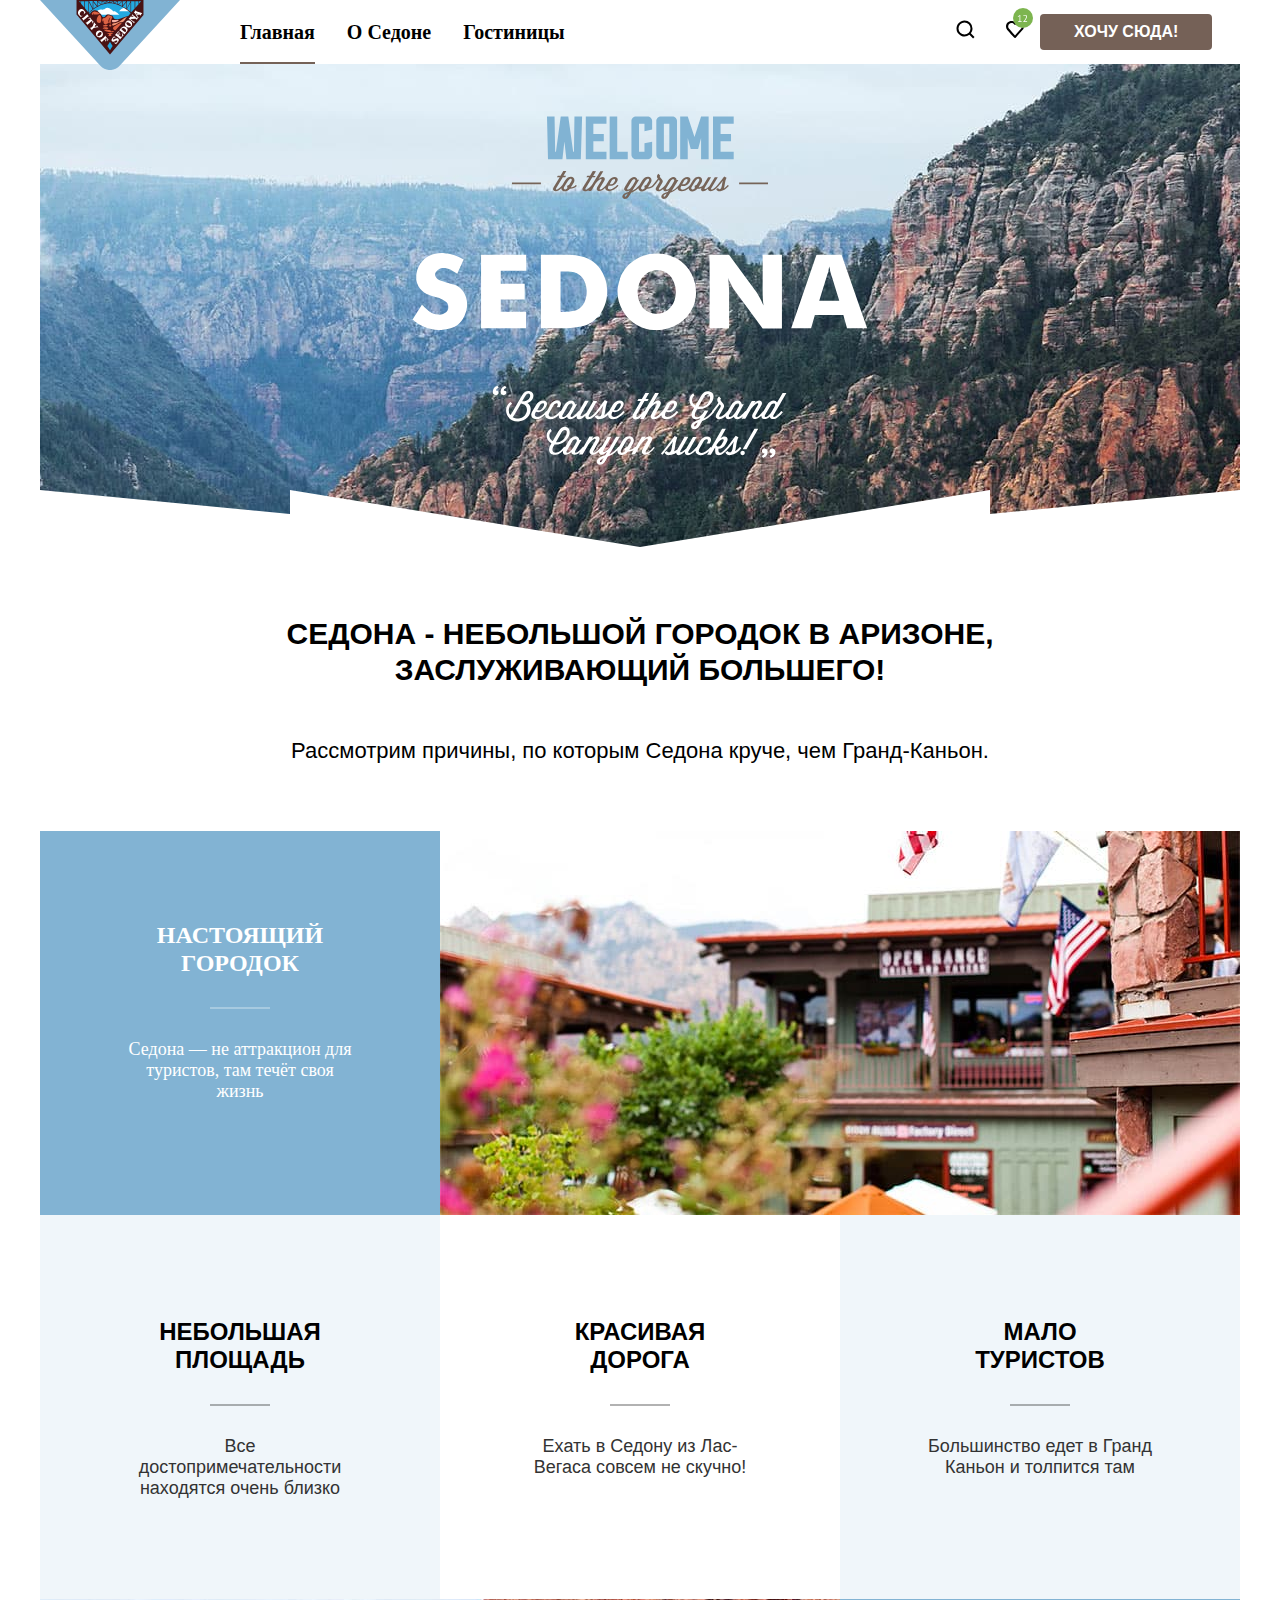
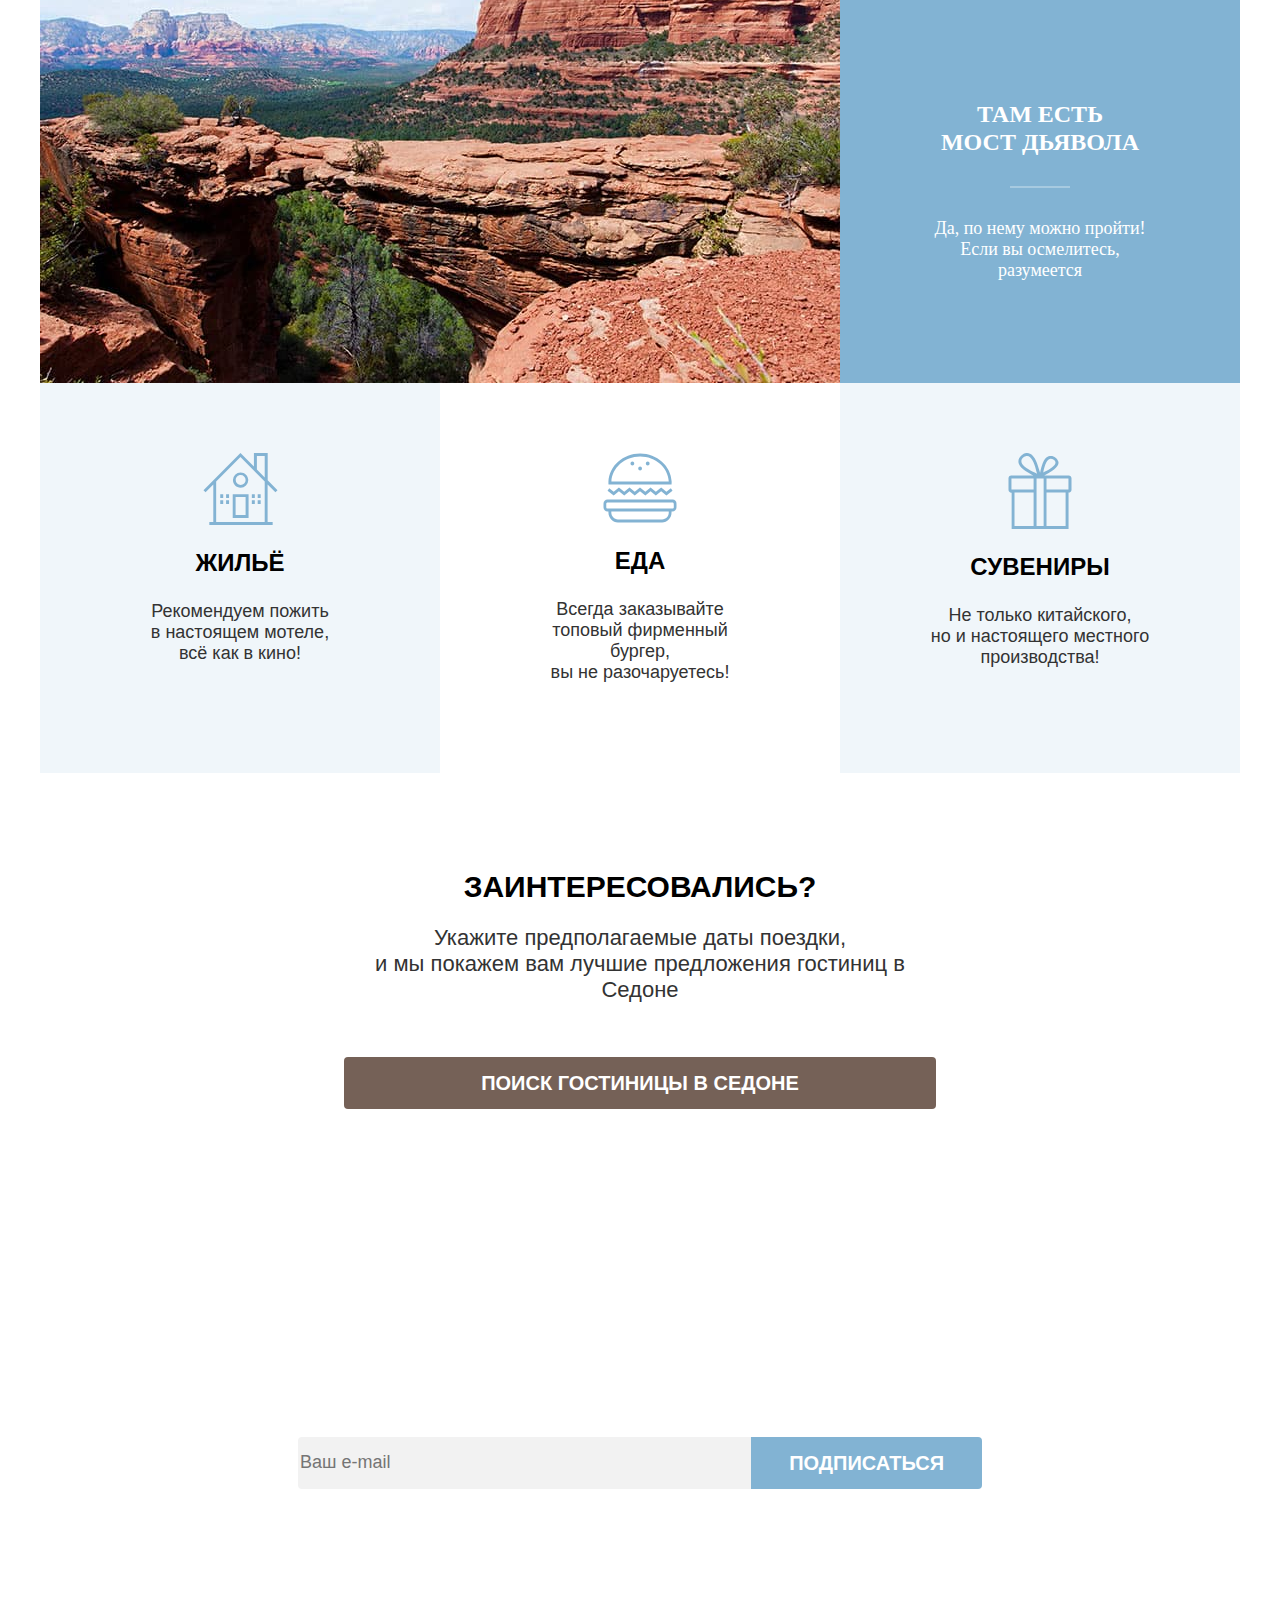
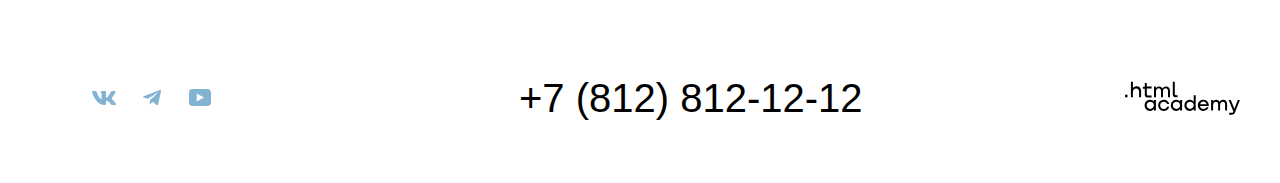
==== index.html @ 7ace59de "добавляет правки в модальное окно" ====
<!DOCTYPE html>
<html lang="ru">
  <head>
    <meta charset="utf-8">
    <title>HTML Academy: Седона</title>
    <link rel="stylesheet" href="styles/styles.css">
  </head>
  <body>
    <div class="page-container">
    <header class="page-header">
      <nav class="navigation">
        <a class="navigation-logo" href="index.html">
          <img class="page-header-logo" alt="Логотип Седона" src="images/logo-full.svg"  width="140" height="70">
        </a>
        <ul class="navigation-list">
          <li class="navigation-item">
            <a class="navigation-link navigation-link-current" href="index.html">Главная</a>
          </li>
          <li class="navigation-item">
            <a class="navigation-link" href="#">О Седоне</a>
          </li>
          <li class="navigation-item">
            <a class="navigation-link" href="catalog.html">Гостиницы</a>
          </li>
        </ul>
        <ul class="navigation-list navigation-user">
          <li class="navigation-item">
            <a class="navigation-link navigation-icon" href="#">
              <span class="visually-hidden">Поиск</span>
            </a>
          </li>
          <li class="navigation-item">
            <a class="navigation-link navigation-icon" href="#">
              <span class="visually-hidden">Избранное</span>
            </a>
          </li>
          <li class="navigation-item">
            <a class=" main-link button" href="catalog.html">Хочу сюда!</a>
          </li>
        </ul>
      </nav>

    </header>
    </div>
    <main class="main-container main-index">
      <div class="page-container">
        <div class="welcome-list">
          <h1 class=" welcome-header visually-hidden">Седона</h1>
          <img class="welcome-item welcome" alt="Welcome" src="images/welcome.svg"  width="187" height="44">
          <img class="welcome-item gorgeous" alt="to the gorgeous" src="images/gorgeous.svg"  width="256" height="28">
          <img class="welcome-item sucks" alt="Седона" src="images/sucks.svg"  width="456" height="212">
        </div>

        <!-- Причины -->

        <div class="reasons-list">
          <h2 class="reasons-header"> Седона - небольшой городок в Аризоне, <br> заслуживающий большего!</h2>
          <p class="reasons-item">Рассмотрим причины, по которым Седона круче, чем Гранд-Каньон.</p>
        </div>
        <section class="advantages">
          <h2 class="visually-hidden">Преимущества</h2>
          <ul class="advantages-list">
            <li class="advantages-item-photo">
              <div class="wrapper blue-card">
                <div class="wrapper-container">
                  <h2 class="advantages-title white-title">Настоящий <br>городок</h2>
                  <p class="advantages-description white-description">Седона — не аттракцион для туристов, там течёт своя жизнь</p>
                </div>
              </div>
              <img class="advantages-photo" src="images/gallery-1.jpg" alt="Городок Седона." width="800" height="384">
            </li>
            <li class="advantages-item lightblue-card">
              <h2 class="advantages-title black-title">Небольшая<br> площадь</h2>
              <p class="advantages-description black-description">Все достопримечательности находятся очень близко</p>
            </li>
            <li class="advantages-item white-card">
              <h2 class="advantages-title black-title">Красивая<br> дорога</h2>
              <p class="advantages-description black-description">Ехать в Седону из Лас-Вегаса совсем не скучно!</p>
            </li>
            <li class="advantages-item lightblue-card">
              <h2 class="advantages-title black-title">Мало<br> туристов</h2>
              <p class="advantages-description black-description">Большинство едет в Гранд Каньон и толпится там</p>
            </li>
            <li class="advantages-item-photo">
              <img class="advantages-photo" src="images/gallery-2.jpg" alt="Мост дьявола." width="800" height="384">
                <div class="wrapper blue-card">
                <h2 class="advantages-title white-title">Там есть<br> мост дьявола</h2>
                <p class="advantages-description white-description">Да, по нему можно пройти! Если вы осмелитесь, разумеется</p>
              </div>
            </li>
          </ul>
        </section>

        <!-- Рекомендации -->

        <section class="recomendations">
          <h2 class="visually-hidden">Рекомендации</h2>
          <ul class="recomendations-list">
            <li class="recomendations-item lightblue-card">
              <img class="housing recomendations-picture" src="images/housing.svg" alt="Жильё" width="75" height="72">
              <h3 class="recomendations-title black-title">Жильё</h3>
              <p class="recomendations-description black-description">Рекомендуем пожить<br> в настоящем мотеле, <br> всё как в кино!</p>
            </li>
            <li class="recomendations-item white-card">
              <img class="food recomendations-picture" src="images/food.svg" alt="Еда" width="74" height="70">
              <h3 class="recomendations-title black-title">Еда</h3>
              <p class="recomendations-description black-description">Всегда заказывайте <br> топовый фирменный бургер, <br> вы не разочаруетесь!</p>
            </li>
            <li class="recomendations-item lightblue-card">
              <img class="souvenirs recomendations-picture" src="images/souvenirs.svg" alt="Сувениры" width="64" height="76">
              <h3 class="recomendations-title black-title">Сувениры</h3>
              <p class="recomendations-description black-description">Не только китайского,<br> но и настоящего местного <br> производства!</p>
            </li>
          </ul>
        </section>

          <!-- Заинтересовались? -->

        <div class="interested-list">
          <h2 class="interested-title">Заинтересовались?</h2>
          <p class="interested-description">Укажите предполагаемые даты поездки, <br> и мы покажем вам лучшие предложения гостиниц в Седоне</p>
          <a class="button button-interested" href="catalog.html">Поиск гостиницы в Седоне</a>
        </div>

        <!-- Подпишитесь на рассылку -->

        <section class="subscribers">
          <h2 class="subscribers-title">Подпишитесь на рассылку</h2>
          <p class="subscribers-info">Только полезная информация и никакого спама, честное бойскаутское!</p>
          <form class="subscribers-form" action="https://echo.htmlacademy.ru/" method="post">
            <input class="field" placeholder="Ваш e-mail" type="email" name="subscribers e-mail" id="subscribers_email" required>
            <button class="button subscribers-button" type="submit">
              <span class="subscribe">Подписаться</span>
            </button>
          </form>
        </section>
      </div>
    </main>

      <!-- Футер -->

    <footer class="page-footer">
      <div class="page-footer-container">
      <section class="footer-social">
        <h2 class="visually-hidden">Давайте дружить!</h2>
        <ul class="footer-social-list">
          <li class="footer-social-item">
            <a class="footer-social-link footer-social-vk" href="https://vk.com/htmlacademy">
              <svg aria-hidden="true" focusable="false" width="24" height="14" viewBox="0 0 24 14" fill="currentColor" xmlns="http://www.w3.org/2000/svg"><path fill-rule="evenodd" clip-rule="evenodd" d="M23.45.95c.17-.55 0-.95-.8-.95h-2.62c-.67 0-.98.35-1.14.73 0 0-1.34 3.2-3.23 5.27-.61.6-.89.8-1.22.8-.17 0-.42-.2-.42-.74V.95c0-.66-.18-.95-.74-.95H9.15c-.42 0-.67.3-.67.6 0 .61.95.76 1.05 2.5v3.8c0 .84-.16.99-.5.99-.88 0-3.05-3.21-4.33-6.89-.25-.71-.5-1-1.17-1H.9C.15 0 0 .35 0 .73c0 .68.89 4.07 4.14 8.55C6.32 12.34 9.38 14 12.15 14c1.67 0 1.88-.37 1.88-1v-2.32c0-.73.16-.88.69-.88.38 0 1.05.2 2.61 1.67C19.11 13.22 19.4 14 20.41 14h2.62c.75 0 1.13-.37.91-1.1-.24-.72-1.09-1.77-2.21-3.02-.62-.7-1.54-1.47-1.81-1.86-.4-.49-.28-.7 0-1.14 0 0 3.2-4.43 3.53-5.93Z"/></svg>
              <span class="visually-hidden">ВКонтакте</span>
            </a>
          </li>
          <li class="footer-social-item">
            <a class="footer-social-link footer-social-tg" href="https://t.me/htmlacademy">
              <svg aria-hidden="true" focusable="false" width="18" height="16" viewBox="0 0 18 16" fill="currentColor" xmlns="http://www.w3.org/2000/svg"><path d="M16.79.1.84 6.25c-1.09.43-1.08 1.04-.2 1.31l4.1 1.28 9.47-5.98c.44-.27.85-.12.52.18L7.05 9.96l-.28 4.22c.41 0 .6-.19.83-.41l1.99-1.93 4.13 3.05c.77.42 1.31.2 1.5-.7l2.72-12.8c.28-1.12-.43-1.62-1.16-1.3Z" /></svg>
              <span class="visually-hidden">Телеграм</span>
            </a>
          </li>
          <li class="footer-social-item">
            <a class="footer-social-link footer-social-youtube" href="https://www.youtube.com/user/htmlacademyru">
              <svg aria-hidden="true" focusable="false" width="22" height="17" viewBox="0 0 22 17" fill="currentColor" xmlns="http://www.w3.org/2000/svg"><path d="M18.6 0H3.18C1.31 0 0 1.6 0 3.4v10.1C0 15.4 1.31 17 3.17 17h15.66c1.64 0 3.17-1.6 3.17-3.4V3.4C21.78 1.6 20.47 0 18.6 0ZM7.67 12.54V4.46L15 8.5l-7.33 4.04Z"/></svg>
              <span class="visually-hidden">YouTube</span>
            </a>
          </li>
        </ul>
      </section>
      <section class="footer-contacts">
        <h2 class="visually-hidden">Номер телефона</h2>
        <a class="footer-contacts-phone" href="tel:+78128121212">+7 (812) 812-12-12</a>
      </section>
      <section class="footer-logo">
        <a class="footer-logo footer-academy-logo" href="ttps://htmlacademy.ru/">
          <svg aria-hidden="true" focusable="false" width="115" height="34" viewBox="0 0 115 34" fill="currentColor" xmlns="http://www.w3.org/2000/svg"><path d="M0 13.72v2.6h2.5v-2.6H0ZM11.6 5.32c-1.6 0-2.8.7-3.6 1.7h-.1V.82h-2v15.5h2v-5.3c0-2.1 1.3-3.6 3.3-3.6 1.8 0 2.9 1.4 2.9 3.2v5.7h2v-6.1c.1-3-1.8-4.9-4.5-4.9ZM26.6 5.62h-4.8v-3.7h-2v3.8h-1.9v2h1.9v6c0 1.7 1 2.7 2.7 2.7h4.1v-2h-3.7c-.7 0-1.1-.4-1.1-1.1v-5.7h4.8v-2ZM41.1 5.42c-1.6 0-2.9.8-3.5 2.1h-.1c-.6-1.2-1.8-2.1-3.4-2.1-1.4 0-2.5.8-3.1 1.8h-.1v-1.6H29v10.6h2v-5.4c0-2 1-3.5 2.6-3.5 1.5 0 2.4 1 2.4 2.6v6.3h2v-5.6c0-2.4 1.4-3.3 2.6-3.3 1.5 0 2.4 1 2.4 2.6v6.3h2v-6.5c.1-2.5-1.4-4.3-3.9-4.3ZM47.8 13.52c0 1.7 1 2.7 2.8 2.7h2v-2h-1.7c-.7 0-1.1-.4-1.1-1.1V.82h-2v12.7ZM28.9 20.52c-.9-1.1-2.2-1.8-3.9-1.8-3.1 0-5.4 2.3-5.4 5.6s2.3 5.6 5.4 5.6c1.8 0 3-.8 3.8-1.9h.1v1.6h2v-10.6h-2v1.5Zm-3.6 7.4c-2.2 0-3.6-1.6-3.6-3.6s1.4-3.6 3.6-3.6 3.6 1.6 3.6 3.6c0 1.9-1.4 3.6-3.6 3.6ZM44.2 22.82c-.5-2.4-2.6-4.1-5.4-4.1a5.4 5.4 0 0 0-5.6 5.6c0 3.1 2.2 5.6 5.6 5.6 2.8 0 4.9-1.8 5.4-4.2h-2.1a3.4 3.4 0 0 1-3.3 2.3c-2.2 0-3.6-1.6-3.6-3.6s1.4-3.6 3.6-3.6c1.6 0 2.8 1 3.3 2.2h2.1v-.2ZM55.1 20.52c-.9-1.1-2.2-1.8-3.9-1.8-3.1 0-5.4 2.3-5.4 5.6s2.3 5.6 5.4 5.6c1.8 0 3-.8 3.8-1.9h.1v1.6h2v-10.6h-2v1.5Zm-3.6 7.4c-2.2 0-3.6-1.6-3.6-3.6s1.4-3.6 3.6-3.6 3.6 1.6 3.6 3.6c0 1.9-1.5 3.6-3.6 3.6ZM68.7 20.62c-.9-1.1-2.2-1.9-3.9-1.9-3.1 0-5.4 2.3-5.4 5.6s2.2 5.6 5.4 5.6c1.7 0 3-.8 3.8-1.8h.1v1.5h2v-15.4h-2v6.4Zm-3.6 7.3c-2.2 0-3.6-1.6-3.6-3.6s1.4-3.6 3.6-3.6 3.6 1.6 3.6 3.6c-.1 2-1.5 3.6-3.6 3.6ZM78.3 18.72c-3.3 0-5.5 2.5-5.5 5.6 0 3 2.1 5.6 5.5 5.6 2.5 0 4.5-1.3 5.2-3.6h-2.1c-.5 1-1.6 1.6-3 1.6-1.9 0-3.3-1.3-3.4-2.9h8.8c.2-3.6-2-6.3-5.5-6.3Zm0 1.9c1.7 0 3 1 3.3 2.6h-6.5c.3-1.5 1.5-2.6 3.2-2.6ZM98.2 18.72c-1.6 0-2.9.8-3.6 2h-.1c-.6-1.2-1.8-2-3.4-2-1.4 0-2.5.7-3.1 1.8v-1.5h-1.9v10.6h2v-5.4c0-2 1-3.4 2.6-3.5 1.5 0 2.4 1 2.4 2.6v6.3h2v-5.6c0-2.4 1.4-3.3 2.6-3.3 1.5 0 2.4 1 2.4 2.6v6.3h2v-6.5c.1-2.6-1.4-4.4-3.9-4.4ZM109.4 27.82l-3.6-8.9h-2.2l4.8 11.6c-.3.9-.7 1.2-1.7 1.2h-2.5v2h2.5c1.8 0 2.8-.8 3.5-2.6l4.7-12.2h-2.1l-3.4 8.9Z"/></svg>
          <span class="visually-hidden">Логотип HTML Академии</span>
        </a>
      </section>
    </div>
    </footer>

  </body>
</html>
---- styles/styles.css ----
@font-face {
    font-family: "PT Sans";
    font-style: normal;
    font-weight: 400;
    src: url("../fonts/pt-sans-regular.woff2") format("woff2");
    font-display: swap;
  }


@font-face {
    font-family: "PT Sans";
    font-style: normal;
    font-weight: 700;
    src: url("../fonts/pt-sans-bold.woff2") format("woff2");
    font-display: swap;
  }


@font-face {
    font-family: "PT Sans";
    font-style: italic;
    font-weight: 400;
    src: url("../fonts/pt-sans-italic.woff2") format("woff2");
    font-display: swap;
  }

  @font-face {
    font-family: "PT Sans";
    font-style: italic;
    font-weight: 700;
    src: url("../fonts/pt-sans-bold-italic.woff2") format("woff2");
    font-display: swap;
  }

  html {
    height: 100%;
  }

  body {
    margin: 0;
    display: flex;
    flex-direction: column;
    min-height: 100%;
    font-family: "PT Sans" , sans-serif;
    font-size: 18px;
    line-height: 21px;
    color: #333333;
    background-color: #FFFFFF;
  }


  .button {
  display: inline-block;
  font-weight: 700;
  font-size: 20px;
  line-height: 36px;
  text-align: center;
  text-transform: uppercase;
  color: #FFFFFF;
  background: #756157;
  border-radius: 4px;
  border: none;
  cursor: pointer;
  text-decoration: none;
  box-sizing: border-box;
  }

  .button:hover,
  .button:focus {
    background-color: #615048;
  }

  .product-card-button{
    font-size: 16px;
    line-height: 20px;
    align-items: center;
    padding-top: 8px;
    padding-bottom: 8px;

  }

  .add-to-favourites {
    background: #82B3D3;
  }

  .add-to-favourites:hover {
    background: #68A2CA;
  }

  .add-to-favourites:focus {
    background: #68A2CA;
  }

  .add-to-favourites:active {
    background: #82B3D3;
    color: rgba(255, 255, 255, 0.3);
  }

  .add-to-favourites:disabled {
    background: #E5E5E5;
    color: #FFFFFF;
  }

  .in-favourites {
    background: #7DB54F;
  }

  .in-favourites:hover {
    background: #6C9E42;
  }

  .container {
    margin: 0 auto;
    width: 960px;
  }

  /* Pages */

  .page-header {
    background: #FFFFFF;
    color: #000000;
  }

  .page-container {
    width: 1200px;
    margin: 0 auto;
  }

  .welcome-item {
    display: block;
    margin: 0 auto;
  }

  .navigation {
    display: flex;
    width: 1200px;
    margin: 0 auto;
    align-items: center;
  }

  .navigation-logo {
    width: 140px;
    margin-right: 44px;
    height: 64px;
    position: relative;
  }

  .navigation-list {
    display: flex;
    margin: 0;
    padding: 0;
    list-style-type: none;
    width: 600px;
    flex-wrap: wrap;
  }

  .navigation-user {
    max-width: 300px;
    margin-left: auto;
  }

  .navigation-user .navigation-item:nth-child(1) .navigation-link{
    background-image: url("../images/search.svg");
    background-repeat: no-repeat;
    background-position: center;
  }

  .navigation-user .navigation-item:nth-child(2) .navigation-link{
    background-image: url("../images/likes.svg");
    background-repeat: no-repeat;
    background-position: center;
  }

  .navigation-icon {
    position: absolute;
    top: 0;
    bottom: 0;
    left: 0;
    right: 0;
    margin: auto;
  }


  .navigation-link {
  display: block;
  font-family: 'PT Sans';
  line-height: 24px;
  font-size: 20px;
  font-weight: 700;
  text-transform: capitalize;
  text-decoration: none;
  color: #000000;
  background-color: #FFFFFF;
  text-align: center;
  padding: 20px 16px;
  flex-wrap: wrap;
  position: relative;
  }

  .navigation-link-current::before {
    position: absolute;
    right: 16px;
    bottom: 0;
    left: 16px;
    height: 2px;
    background-color: #756257;
    content: "";
  }



  .navigation-item .button {
    padding: 8px 34px;
    margin-top: 14px;
    margin-bottom: 14px;

  }



  .navigation-user .navigation-link {
    min-width: 18px;
    min-height: 18px;
  }

  .main-container {
    flex-grow: 1;
    width: 1200px;
    margin: 0 auto;

  }

  .main-link {
    text-transform: uppercase;
  }

  .navigation-item .button {
    font-size: 16px;
    line-height: 20px;
    align-items: center;
  }


  .main-index {
    color: #000000;
    background-color: #FFFFFF;;
  }

  /* List */
  .welcome-list {
    text-align: center;
    background-image: url("../images/divider.svg"), url("../images/sedona-background.jpg");
    background-position: bottom, center;
    background-size: 100% auto;
    background-repeat: no-repeat;
    padding: 0 85px;
  }

.reasons-header {
  font-size: 30px;
  line-height: 36px;
  text-align: center;
  text-transform: uppercase;
  padding: 69px 0 25px;
  margin-top: 0;

}


.welcome {
  display: block;
  padding-top: 52px;
  margin-bottom: 11px;
}

.gorgeous {
  display: block;
  margin-top: 11px;
}

.sucks {
  display: block;
  margin-top: 54px;
  padding-bottom: 82px;
}

/* .sucks::after {
  background-image: url(../images/divider.svg);
  content: "";
  position: absolute;
  background-size: 100% auto;
  width: 1200px;
  height: 57px;
} */


.reasons-item {
  font-weight: 400;
  font-size: 22px;
  line-height: 26px;
  text-align: center;
  padding-bottom: 45px;
}

.advantages-list {
  display: grid;
  grid-template-columns: 1fr 1fr 1fr;
  grid-template-rows: 384px 384px 384px;
  list-style-type: none;
  padding: 0;
  margin: 0;
}

.advantages-item-photo {
  grid-column: 1 / 4;
  display: flex;
}


.advantages-item {
  /* display: flex;
  justify-content: center; */
  text-align: center;
  margin: 0;
  padding: 103px 0 121px;
  /* box-sizing: border-box; */
  height: 384px;
  flex-wrap: wrap;
  list-style: none;
  flex-direction: column;
  /* justify-content: space-between; */
}

/* .advantages-item {
  display: flex;
  margin: 0;
  padding: 0;
  flex-direction: column;
  align-items: center;
  padding: 0 85px;
  width: 400px;
  height: 384px;
  min-height: auto;
  padding-bottom: 111px;
}  */


/* .advantages-list {
  text-align: center;
  display: flex;
  margin: 0;
  padding: 0;
  flex-wrap: wrap;
  list-style: none;
  justify-content: space-between;
} */

.advantages-title {
  margin-top: 92px;
  margin: 0;
  padding: 0;
  font-weight: 700;
  font-size: 24px;
  line-height: 28px;
  text-align: center;
  text-transform: uppercase;
}

.wrapper .white-title::after {
  content: "";
  display: block;
  border-bottom: 2px solid rgba(255, 255, 255, 0.3);
  width: 60px;
  order: 2;
  flex-grow: 1;
  margin: 30px 170px;
}

.advantages-item .black-title::after {
  content: "";
  display: block;
  border-bottom: 2px solid rgba(0, 0, 0, 0.3);;
  width: 60px;
  order: 2;
  flex-grow: 1;
  margin: 30px 170px;
}


.advantages-image {
  margin: 0;
  padding: 0;
  height: 384px;
}

.recomendations {
  margin: 0;
}

.recomendations-list {
  display: flex;
  margin: 0;
  padding: 0;
  flex-wrap: wrap;
  text-align: center;
  list-style: none;
}

.recomendations-item {
  display: flex;
  margin: 0;
  padding-top: 70px;
  padding-bottom: 90px;
  flex-direction: column;
  align-items: center;
  width: 400px;

}

.wrapper {
  display: flex;
  /* padding: 0 85px; */
  align-items: center;
  justify-content: center;
  flex-direction: column;
}

.black-title {
  font-weight: 700;
  font-size: 24px;
  line-height: 28px;
  text-align: center;
  text-transform: uppercase;
  color: #000000;
}

.black-description {
  font-style: normal;
  font-weight: 400;
  font-size: 18px;
  line-height: 21px;
  text-align: center;
  color: #333333;
  margin: 0 85px;
}

.white-title {
  font-family: 'PT Sans';
  font-style: normal;
  font-weight: 700;
  font-size: 24px;
  line-height: 28px;
  text-align: center;
  text-transform: uppercase;
  color: #FFFFFF;

}

.white-description {
  font-family: 'PT Sans';
  font-style: normal;
  font-weight: 400;
  font-size: 18px;
  line-height: 21px;
  text-align: center;
  color: #FFFFFF;
  margin: 0 85px;

}

.blue-card {
  background: #82B3D3;
  /* padding: 92px 85px 111px; */
}

.white-card {
  color: rgba (131, 179, 211, 0.2);
  /* padding: 103px 85px 121px; */
}

.lightblue-card {
  background: rgba(131, 179, 211, 0.12);
  /* padding: 103px 85px 121px; */
}

/* .recomendations-picture {
  padding-top: 80px;
  padding-bottom: 30px;
} */

.interested-list {
  background: #FFFFFF;
  /* width: 1200px;
  height: 406px; */
  margin: 96px 304px;
}

.interested-title {
  font-weight: 700;
  font-size: 30px;
  line-height: 36px;
  text-align: center;
  text-transform: uppercase;
  color: #000000;
  /* padding-top: 96px; */
  padding-bottom: 20px;
  margin: 0;
}

.interested-description {
  font-weight: 400;
  font-size: 22px;
  line-height: 26px;
  text-align: center;
  color: #333333;
  margin: 0;
  padding-bottom: 54px;
}

.button-interested {
  padding: 8px 50px;
  margin: 0 auto;
  display: block;
}

/* Subscribers */

.subscribers {
background-image: url("../images/subscribers-background.jpg");
background-size: 100% auto;
background-repeat: no-repeat;
text-align: center;
color: #FFFFFF;
padding: 0;
gap: 10px;
margin: 0;
}

.subscribers-catalog {
  background-color: #FFFFFF;
  color: #000000;
  text-align: center;
  padding: 0;
  gap: 10px;
  margin: 0;
}

.subscribers-catalog .subscribers-info {
  color: #000000;
  background-color: #FFFFFF;
}

.clear-button {
  background-color: transparent;
  font-size: 16px;
  line-height: 20px;
  margin-top: 26px;
  padding: 8px 50px;
  /* box-sizing: border-box; */
}

.clear-button:hover {
  opacity: 0.6;
  background-color: transparent;
}

.clear-button:focus {
  outline: 3px solid #83B3D3;
  outline-offset: -3px;
}

.subscribers-title {
  text-transform: uppercase;
  font-weight: 700;
  font-size: 30px;
  line-height: 36px;
  padding-top: 96px;
  padding-bottom: 20px;
  margin: 0;
}

.subscribers-info {
  margin: 0;
  padding: 0;
  /* margin-bottom: 54px; */
  font-weight: 400;
  font-size: 22px;
  line-height: 26px;
  text-align: center;
  color: #FFFFFF;
}

.field {
  background: #F2F2F2;
  border-radius: 4px 0 0 4px;
  margin: 0;
  border: none;
  font: inherit;
  font-weight: 400;
  width: 452px;
}

.field:hover {
  background: #E6E6E6;
}

.field:focus {
  background: #E6E6E6;
  outline: 3px solid #83B3D3;
  outline-offset: -3px;
}

.field:active {
  background: #F2F2F2;
  outline: 2px solid #000000;
  outline-offset: -2px;

}

.field + .field {
  padding-left: 0;
}

.pricing-filter .field {
  width: 65px;
  border-radius: 4px 0 0 4px;
  font-weight: 700;
}

/* .pricing-filter .field-from {
  width: 143px;
  border-radius: 0 4px 4px 0;
  background-color: #f2f2f2;
  font-weight: 700;
  outline: none;
  border: none;
} */

.left {
  border-radius: 4px 0 0 4px;
}

.right {
  border-radius: 0 4px 4px 0;
}

.catalog-filter-label {
  display: flex;
  width: 146px;
  margin: 0;
  align-items: center;
  background: #F2F2F2;
  color: silver;
  padding: 0;
  /* padding: 12px 20px; */
}

.catalog-filter-label:active {
  outline: 2px solid #000000;
  outline-offset: -2px;
  background: #E6E6E6;
}

.catalog-filter-label:hover {
  outline: 3px solid #83B3D3;
  outline-offset: -3px;
  background: #E6E6E6;
}


.field-from {
  padding: 0;
  background: #f2f2f2;
}

.catalog-filter-label .field {
  outline: none;
  border: none;
  background-color: #f2f2f2;
  border-radius: 4px 0 0 4px;
  padding: 0;
  margin: 12px 20px;
}

.catalog-filter-label .field:hover,
.catalog-filter-label .field:focus,
.catalog-filter-label .field:active {
  outline: none;
  border: none;
  background-color: #f2f2f2;
  border-radius: 4px 0 0 4px;
}

.catalog-filter-label:not(:last-child) {
  margin-right: 2px;
}

.catalog-filter-title {
  font-weight: 700;
  font-size: 20px;
  line-height: 24px;
  text-transform: capitalize;
  margin-bottom: 32px;
}

.catalog-filter-list {
  margin: 0;
  padding: 0;
  list-style-type: none;
}

.catalog-filter-item:not(:last-child) {
  margin-bottom: 16px;
}


.pricing-filter .field:not(:last-child) {
  margin-right: 2px;
}

.subscribers-form {
  padding: 54px 258px 104px;
  display: flex;
  border-radius: 4px 0 0 4px;
  height: 52px;

}

.subscribers-button {
  width: 232px;
  height: 52px;
  background-color: #82B3D3;
  border-radius: 0 4px 4px 0;
}

.subscribers-button:hover,
.subscribers-button:focus {
  background: #68A2CA;
}

/* Footer */

.footer-contacts-phone {
  display: flex;
  font-style: normal;
  font-weight: 400;
  font-size: 40px;
  line-height: 40px;
  text-align: center;
  text-transform: uppercase;
  text-decoration: none;
  color:#000000;
  margin: 0;
  padding: 45px 236px 35px 250px;
}

.footer-contacts-phone:hover,
.footer-contacts-phone:focus {
  color: #756157;
}

.footer-contacts-phone:active {
  color: rgba(117, 97, 87, 0.3);
}

.footer-social-list {
  display: flex;
  flex-wrap: wrap;
  list-style-type: none;
  justify-content: space-around;
  padding-top: 45px;
  padding-bottom: 35px;
  padding-right: 45px;
  /* padding-left: 70px; */
  /* padding: 0; */
  margin: 0;
  }


.page-footer-container {
  display: flex;
  width: 1200px;
  height: 120px;
  margin: 0 auto;
  padding-top: 40px;
  padding-bottom: 30px;
}

.footer-social {
  /* width: 142px; */
  margin: 0;
  padding: 0;
}

.footer-logo {
  margin-left: auto;
  max-width: 115px;
  padding-top: 48px;
}

.footer-social-link {
  display: flex;
  align-items: center;
  justify-content: center;
  height: 40px;
  background-color: #FFFFFF;
  /* background-size: 24px 14px; */
  background-repeat: no-repeat;
  background-position: center;
  color: #83B3D3;
}

.footer-social-item {
  outline-offset: -5px;
  width: 48px;
  height: 40px;
  margin: 0;
  padding-top: 0;
  list-style-type: none;
}

/* .footer-social-vk {
  background-image: url(../images/vk.svg);
} */

.footer-social-vk:hover,
.footer-social-vk:focus {
  color: #68A2CA;
}


.footer-social-vk:active {
  fill: rgba(104, 162, 202, 0.3);
}

/* .footer-social-tg {
  background-image: url(../images/tg.svg);
} */

.footer-social-tg:hover,
.footer-social-tg:focus {
  color: #68A2CA;
}

.footer-social-tg:active {
  color: rgba(104, 162, 202, 0.3);
}

/* .footer-social-youtube {
  background-image: url(../images/youtube.svg);
} */

.footer-social-youtube:hover,
.footer-social-youtube:focus {
  color: #68A2CA;
}

.footer-social-youtube:active {
  color: rgba(104, 162, 202, 0.3);;
}

.footer-academy-logo {
  color: #000000;
}

.footer-academy-logo:hover,
.footer-academy-logo:focus {
  color: #756157;
}

.footer-academy-logo:active {
  color: rgba(117, 97, 87, 0.3);
}

/* Каталог */

.catalog-hotels-filter {
  padding: 35px 70px 70px;
  background-image: url("../images/catalog-background.jpg");
  background-size: 100% auto;
  background-repeat: no-repeat;
  color: #FFFFFF;
}

input::-webkit-outer-spin-button,
input::-webkit-inner-spin-button {
  appearance: none;
  margin: 0;
}

.catalog-filter-container {
  display: flex;
  margin: 0 auto;
}

.submit-or-clear {
  list-style-type: none;
  padding: 0;
  margin-top: 56px;
}

.catalog-header {
  font-weight: 700;
  font-size: 60px;
  line-height: 78px;
  margin-top: 0;
  margin-bottom: 8px;
}

.catalog-filter-item {
  list-style-type: none;
}



.infrastructure {
  display: flex;
}

.infrastrucructure-filter {
  display: flex;
  margin-right: 70px;
}

.type-of-housing-filter {
  display: flex;
  margin-right: 140px;
}

.cost-filter {
  display: flex;
  margin-right: 70px;
}

.breadcrumbs {
  display: flex;
  flex-wrap: wrap;
  margin: 0;
  padding: 0;
  list-style-type: none;
  margin-top: 8px;
  margin-bottom: 40px;
}

.breadcrumbs-link {
  color: inherit;
}

.breadcrumbs-item {
  position: relative;
  margin-right: 32px;
  list-style-type: none;
}

.breadcrumbs-item::after {
  position: absolute;
  background-image: url(../images/next.svg);
  width: 6px;
  height: 10px;
  top: 6px;
  right: -9px;
  content: "";
}

.breadcrumbs-item:last-child::after {
  content: none;
}

.breadcrumbs-item:not(:last-child) {
  margin-right: 18.5px;
}

.breadcrumbs:hover {
  color: rgba(255, 255, 255, 0.6);
}

.breadcrumbs:focus {
  color: #FFFFFF;
}

.breadcrumbs:active {
  color: rgba(255, 255, 255, 0.3);
}

.next {
  background-image: url(../images/next.svg);
  background-repeat: no-repeat;
  background-position: center;
  width: 6px;
  height: 10px;
  color: #FFFFFF;
}


.founded-container {
  display: flex;
  margin: 50px 70px 40px;
  padding: 0;
  flex-wrap: wrap;
}

.sorting-container {
  display: flex;
  margin-right: 0;
  flex-wrap: wrap;
  margin-left: auto;
}

.select {
  position: relative;
  display: flex;
  align-items: center;
  width: 292px;
  margin-right: auto;
}

/* Control */
.select-control {
  width: 100%;
  padding: 14px 20px;
  padding-right: 48px;
  font: inherit;
  font-weight: 400;
  background-color: #ffffff;
  border: 2px solid #E5E5E5;
  border-radius: 4px;
  background-image: url("../images/select-arrow.svg");
  background-repeat: no-repeat;
  background-position: right 16px center;
  appearance: none;
}

.select-control:hover,
.select-control:focus {
  border-color: #68A2CA;
}

.select-control:active {
  border-color: #3F5E72;;
}

.select-control:disabled {
  border: 2px solid rgba(0, 0, 0, 0.3);
  color: rgba(0, 0, 0, 0.3);
}

.button-view {
  width: 16px;
  height: 14px;
  background-repeat: no-repeat;
  background-position: center;
  background-color: #FFFFFF;
}

.button-table {
  background-image: url(../images/button-table.svg);
}

.button-slideshow {
  background-image: url(../images/slideshow-button.svg);
}

.button-list {
  background-image: url(../images/list-button.svg);
}

.buttons-container {
  margin-left: 70px;
  padding-top: 1em;
}


.founded .button {
  width: 48px;
  height: 48px;
  border-radius: 4px;
  /* background: #FFFFFF; */
  padding: 0;
  margin: 0;
  border: 2px solid #E5E5E5;
}

.founded .button:hover{
  border-color: #000000;
  background-color: #FFFFFF;
}

.founded .button:focus {
  border-color: #68A2CA;
  outline: 0;
  background-color: #FFFFFF;
}

.founded .button:active {
  border-color: #000000;
  background-color: #FFFFFF;
}

.founded .button:not(:last-child) {
  margin-right: 8px;
}

.founded-number {
  font-weight: 700;
  font-size: 30px;
  line-height: 36px;
  text-transform: uppercase;
  color: #000000;

}


.hotel-list {
  display: grid;
  grid-template-columns: 340px 340px 340px;
  list-style-type: none;
  margin: 0 70px;
  padding: 0;
  gap: 20px;

}

.hotel-card {
  display: flex;
  flex-direction: column;
  padding: 20px;
  flex-grow: 1;
  border: 1px solid #E6E6E6;
  border-radius: 4px;
}

.hotel-card-title {
  text-decoration: none;
  margin-top: 16px;
  margin-bottom: 16px;
  color: #000000;
}

.hotel-card-content {
  display: grid;
  grid-template-columns: 140px 140px;
  row-gap: 16px;
  column-gap: 20px;
  margin: 0;
  padding: 0;
}

.hotel-card-price {
  text-align: right;
}

.visually-hidden {
  position: absolute;
  width: 1px;
  height: 1px;
  margin: -1px;
  padding: 0;
  border: 0;
  clip: rect(0 0 0 0);
  overflow: hidden;
}

.pagination-container {
  display: flex;
  padding-top: 40px;
  padding-bottom: 60px;
  padding-left: 70px;
}

.pagination {
  display: flex;
  margin: 0;
  padding: 0;
  list-style-type: none;
}

.pagination-item:not(:last-child) {
  margin-right: 8px;
}

.pagination-link {
  display: block;
  box-sizing: border-box;
  width: 60px;
  height: 60px;
  /* padding: 12px 24px; */
  text-align: center;
  padding-top: 12px;
  font-size: 20px;
  line-height: 36px;
  color: #FFFFFF;
  background: #82B3D3;
  text-decoration: none;
  border-radius: 4px;
}

.pagination-link:hover,
.pagination-link:focus {
  background-color: #68A2CA
}

.pagination-link:active {
  background: #82B3D3;
}

.pagination-current {
  color: #000000;
  background: #F2F2F2;
}

.pagination-current:hover,
.pagination-current:focus {
  background: #F2F2F2;
}

.pagination-current:active {
  background: #F2F2F2;
}

.pagination-more,
.pagination-more:hover,
.pagination-more:focus,
.pagination-more:active {
  color: #000000;
  background: #FFFFFF;
}


.hotel-card-rating {
  background: #F2F2F2;
  border-radius: 4px;
  font-weight: 400;
  font-size: 16px;
  line-height: 20px;
  text-align: center;
  text-transform: uppercase;
  padding-top: 8px;
  padding-bottom: 8px;
}

.hotel-card-link {
  text-decoration: none;
}

.four-stars-hotel {
  background-image: url(../images/4stars.svg);
  background-repeat: no-repeat;
  background-position: left;
}

.three-stars-hotel {
  background-image: url(../images/3stars.svg);
  background-repeat: no-repeat;
  background-position: left;
}

.two-stars-hotel {
  background-image: url(../images/2stars.svg);
  background-repeat: no-repeat;
  background-position: left;
}

.submit-button {
  padding: 8px 50px;
  background: #82B3D3;
  border-radius: 4px;
  font-size: 16px;
  box-sizing: border-box;
}

.submit-button:hover,
.submit-button:focus {
  background: #68A2CA;
}

.submit-button:active {
  background: #68A2CA;
  opacity: 0.3;
}

.more-info:hover,
.more-info:focus {
  background: #615048;
}

.more-info:active {
  background: #756157;
  color: rgba(255, 255, 255, 0.3);

}

.more-info:disabled {
  background: #E5E5E5;
  color: #FFFFFF;
}


/* .more-info {
  padding: 8px 26px;
  text-align: center;
} */

/* Ranges */

.range-scale {
  position: relative;
  height: 4px;
  margin-top: 48px;
  background-color: rgba(255, 255, 255, 0.3);
  /* border: 4px solid #FFFFFF; */
}

.range-bar {
  position: absolute;
  height: 4px;
  background-color: #FFFFFF;
}

.range-toggle {
  position: absolute;
  width: 20px;
  height: 20px;
  background-color: #FFFFFF;
  border-radius: 5px;
  border-color: #FFFFFF;
  cursor: pointer;
}

.toggle-min {
  top: -8px;
}

.toggle-max {
  top: -8px;
  right: -10px;
}

.range-wrapper-inputs {
  display: flex;
  justify-content: center;
  border-radius: 4px;
}

.wrapper-container {
  margin-bottom: 22px;
}




.range-input::-webkit-outer-spin-button,
.range-input::-webkit-inner-spin-button {
  appearance: none;
  margin: 0;
}


/* Group */

.catalog-filter-group {
  margin: 0;
  /* margin-bottom: 16px; */
  padding: 0;
  border: none;
}

/* Control */
.control {
  position: relative;
  display: block;
  padding-left: 16px;
}

.control-infra,
.control-type {
  margin-left: 16px;
  color: #FFFFFF;
  line-height: 23px;
}

/* Mark */
.control-mark {
  position: absolute;
  /* top: 2px; */
  left: 0;
  width: 20px;
  height: 20px;
  border-radius: 4px;
  background: #FFFFFF;
}

.control:hover .control-mark,
.control-infra:hover,
.control-type:hover {
  opacity: 0.6;
}

.control:active .control-mark,
.control-infra:active,
.control-type:active  {
  opacity: 0.3;
}

.control-mark:hover {
  background: #FFFFFF;
  box-shadow: 0 4px 10px rgba(0, 0, 0, 0.25);
  border-radius: 5px;
  opacity: 1;
}

.control-mark:focus {
  outline: 3px solid #83B3D3;
  outline-offset: -3px;
  box-shadow: 0 4px 10px rgba(0, 0, 0, 0.25);
  border-radius: 5px;
}

.control-mark:active {
  outline: 2px solid #83B3D3;
  box-shadow: 0 7px 15px rgba(0, 0, 0, 0.4);
}

.control-input[type="checkbox"]:checked + .control-mark {
  background-image: url(../images/tick.svg);
  background-repeat: no-repeat;
  background-position: center;
}

.control-input[type="radio"] + .control-mark {
  border-radius: 50%;
}

.control-input[type="radio"]:checked + .control-mark {
  background-image: url(../images/radio.svg);
  background-repeat: no-repeat;
  background-position: center;
}

.control-input[type="checkbox"]:focus + .control-mark {
  outline: 3px solid #83B3D3;
  outline-offset: -3px;
  box-shadow: 0 4px 10px rgba(0, 0, 0, 0.25);
  border-radius: 5px;
}

.button-item {
  width: 191px;
}


.modal-container {
  position: fixed;
  top: 0;
  left: 0;
  display: flex;
  width: 100%;
  height: 100%;
  background: rgba(242, 242, 242, 0.8);;
}

.modal {
  position: relative;
  margin: auto;
  background: #FFFFFF;
  box-shadow: 0 25px 50px rgba(0, 0, 0, 0.15);
  border-radius: 30px;
}

.modal-auth {
  width: 716px;
}

.modal-frame-outer {
  margin: 64px 70px;
}

.modal-frame-inner {
  display: grid;
  grid-template-columns: 247px 247px;
  gap: 88px;
  row-gap: 48px;
  width: 577px;
  height: 348px;
  list-style-type: none;
  margin: 0;
  padding: 0;
}

.modal-frame-inner .field {
  height: 48px;
  background: #F2F2F2;
  border-radius: 4px;
}

.field-group {
  grid-column: 1 / 3;
  text-align: center;
  align-items: center;
}

.field-group-adults {
  grid-column: 1 / 2;
  display: flex;
  justify-content: space-between;
  margin: 0;
  padding: 0;
  align-items: center;
}

.field-group-chidren {
  grid-column: 2 / 3;
  display: flex;
  justify-content: space-between;
  margin: 0;
  padding: 0;
  align-items: center;
}

.searching-form-button {
  grid-column: 1 / 3;
  height: 60px;
}

.field-group {
  display: flex;
  justify-content: space-between;
}

.amount-of-children-field,
.amount-of-adults-field {
  width: 31px;
  height: 48px;
  text-align: center;
  padding: 0;
  margin: 0;
}

.amount-of-adults {
  margin-right: 46px;
}

.plus-minus {
  border: none;
  padding: 0 6px;
  cursor: pointer;
  display: inline-flex;
  align-items: center;
  justify-content: center;
}

.children-plus-minus,
.adults-plus-minus {
  width: 110px;
  background: #F2F2F2;
  border-radius: 4px;
}

.modal-frame-outer .button {
  width: 100%;
  background: #83B3D3;
  border-radius: 10px;
}


.modal-close-button {
  position: absolute;
  padding: 0;
  top: 0;
  right: 0;
  width: 52px;
  height: 52px;
  background-image: url("../images/cross.svg"), url("../images/Ellipse.svg");
  background-repeat: no-repeat;
  background-position: center;
  cursor: pointer;
  border: none;
  background-color: white;
  margin-right: 52px;
  margin-top: 54px;
}

.modal-title {
  margin: 0;
  margin-bottom: 64px;
  font-size: 30px;
  line-height: 36px;
  text-transform: uppercase;
}

.modal-header {
  font-weight: 700;
  font-size: 20px;
  line-height: 24px;
}

/* .date-in-field, .date-out-field {
  background: #F2F2F2;
  border-radius: 4px;
  height: 48px;
} */
/*

.children-field {
  cursor: pointer;
  text-align: center;
  font-size: 26px;
  border:1px solid #ddd;
  border-radius:4px;
  display: inline-block;
  vertical-align: middle;
}

.amount-of-children-field, .amount-of-adults-field {
  height: 31px;
  width: 48px;
  text-align: center;
  box-sizing: border-box;
}

.minus, .plus{
  width:20px;
  height: 20px;
  background:#f2f2f2;
  border-radius:4px;
  padding: 10px 14px;
  display: inline-block;
  vertical-align: middle;
  text-align: center;
  cursor: pointer;
} */

.modal-container-close {
  display: none;
}

/* Тултип */

.tooltip {
  position: absolute;
  margin-left: 10px;
  margin-bottom: 6px;

}

.tooltip-toggle {
  border: none;
  background-color: transparent;
  padding: 0;
  margin: 0;
  display: block;
}

.tooltip-icon {
  width: 100%;
  height: 100%;
  display: block;
  margin-bottom: 6px;
}

.tooltip-text {
  background: #333333;
  box-shadow: 0 15px 30px rgba(0, 0, 0, 0.3);
  border-radius: 10px;
  color: #ffffff;
  font-weight: 400;
  font-size: 16px;
  line-height: 20px;
  text-transform: none;
  padding: 15px 18px 18px 22px;
  /* display: block; */
  width: 256px;
  position: absolute;
  margin-bottom: 6px;
  left: 50%;
  transform: translateX(-50%);
  z-index: 1;
  display: none;
}

.tooltip-toggle:hover + .tooltip-text,
.tooltip-toggle:focus + .tooltip-text {
  display: block;
}

.tooltip-text::before {
  content:'';
  background-image: url("../images/tooltip-arrow.svg");
  width: 19px;
  height: 9px;
  position:absolute;
  /* transform: rotate(180deg); */
  bottom: 100%;
  left: 50%;
  /* right:0; */
  margin-left: auto;
  margin-right: auto;
  transform: translateX(-50%);
}

.calendar-button {
  position: absolute;
  border: none;
  right: 80px;
  cursor: pointer;
}

.date-in-field {
  position: relative;
}
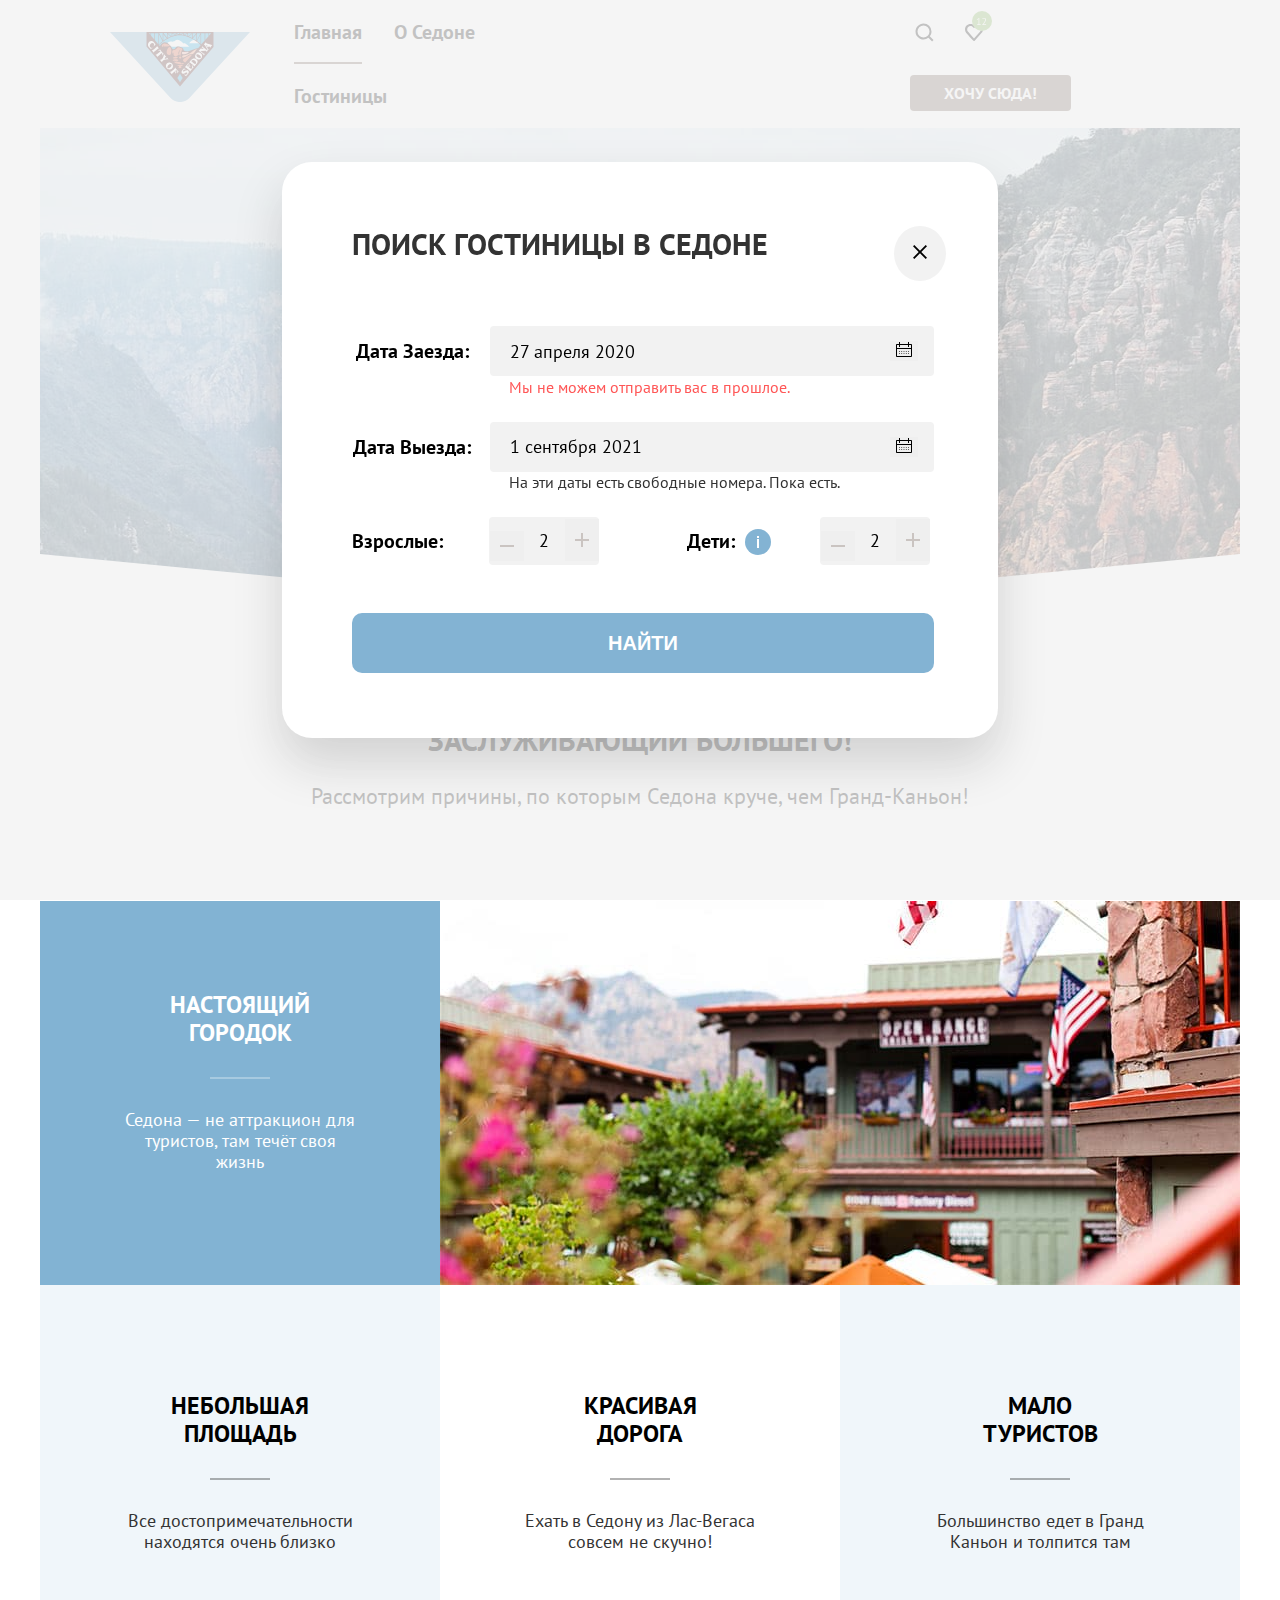
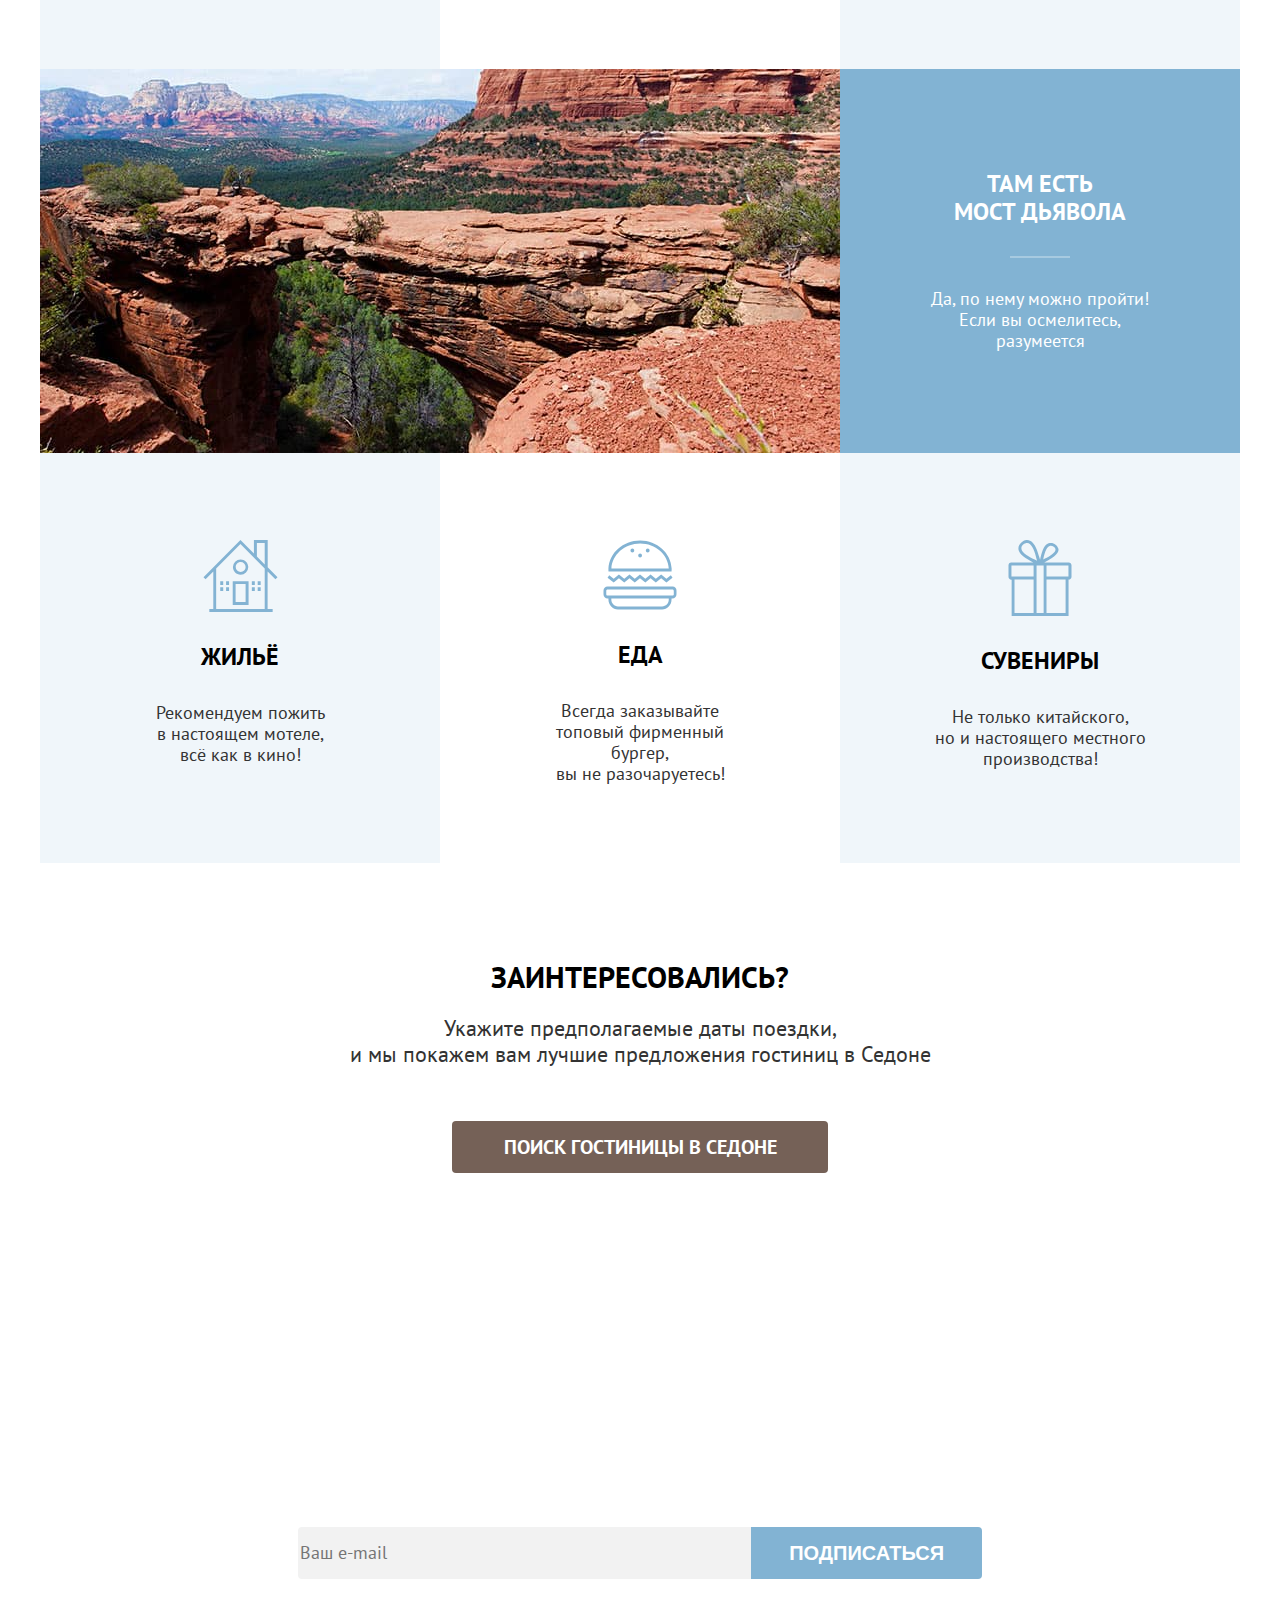
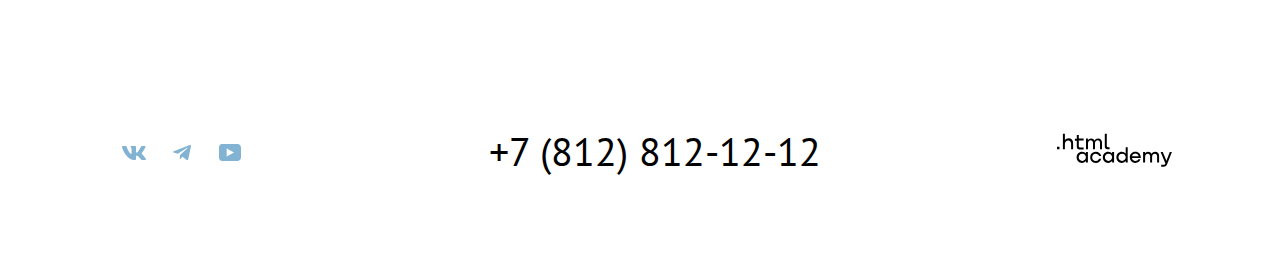
==== commit 2bff2cf1: "модальное окно перенесено на главную страницу" ====
--- a/index.html
+++ b/index.html
@@ -54,8 +54,8 @@
         <!-- Причины -->
 
         <div class="reasons-list">
-          <h2 class="reasons-header"> Седона - небольшой городок в Аризоне, <br> заслуживающий большего!</h2>
-          <p class="reasons-item">Рассмотрим причины, по которым Седона круче, чем Гранд-Каньон.</p>
+          <h2 class="reasons-header">Седона - небольшой городок в Аризоне, <br> заслуживающий большего!</h2>
+          <p class="reasons-item">Рассмотрим причины, по которым Седона круче, чем Гранд-Каньон!</p>
         </div>
         <section class="advantages">
           <h2 class="visually-hidden">Преимущества</h2>
@@ -126,7 +126,7 @@
 
         <section class="subscribers">
           <h2 class="subscribers-title">Подпишитесь на рассылку</h2>
-          <p class="subscribers-info">Только полезная информация и никакого спама, честное бойскаутское!</p>
+          <p class="subscribers-info">Только полезная информация и никакого спама,<br> честное бойскаутское!</p>
           <form class="subscribers-form" action="https://echo.htmlacademy.ru/" method="post">
             <input class="field" placeholder="Ваш e-mail" type="email" name="subscribers e-mail" id="subscribers_email" required>
             <button class="button subscribers-button" type="submit">
@@ -177,5 +177,75 @@
     </div>
     </footer>
 
+ <!-- Модальное окно -->
+
+ <div class="modal-container modal-container-close">
+  <div class="modal modal-auth">
+    <div class="modal-frame-outer">
+      <button class="modal-close-button">
+        <span class="visually-hidden">Закрыть</span>
+        <svg aria-hidden="true" focusable="false" width="14" height="14" viewBox="0 0 14 14" fill="none" xmlns="http://www.w3.org/2000/svg"><path d="M14 1.3 12.7 0 7 5.7 1.3 0 0 1.3 5.7 7 0 12.7 1.3 14 7 8.3l5.7 5.7 1.3-1.3L8.3 7 14 1.3Z" fill="#000"/></svg>
+      </button>
+      <section class="modal-content">
+        <h2 class="modal-title">Поиск гостиницы в Седоне</h2>
+          <form class="booking-form" action="https://echo.htmlacademy.ru/" method="post">
+            <div class="modal-frame-inner">
+              <div class="field-group">
+                <label class="date-in modal-header">Дата Заезда:</label>
+                <input class="date-in-field field" type="text" id="date-in" name="date-in" value="27 апреля 2020" placeholder="Укажите дату">
+                <button class="calendar-button" type="button">
+                    <svg aria-hidden="true" focusable="false" width="16" height="15" viewBox="0 0 16 15" fill="none" xmlns="http://www.w3.org/2000/svg"><path d="M5.75 10c.3 0 .5-.2.5-.5s-.2-.5-.5-.5-.5.2-.5.5.2.5.5.5Z" fill="#000"/><path d="M15 2h-2V0h-1v2H4V0H3v2H1c-.6 0-1 .4-1 1v11c0 .5.4 1 1 1h14c.5 0 1-.5 1-1V3c0-.6-.5-1-1-1Zm0 12H1V7h14v7ZM1 6V3h2v2h1V3h8v2h1V3h2v3H1Z" fill="#000"/><path d="M8 10c.3 0 .5-.2.5-.5S8.3 9 8 9s-.5.2-.5.5.2.5.5.5ZM10.25 10c.3 0 .5-.2.5-.5s-.2-.5-.5-.5-.5.2-.5.5.2.5.5.5ZM5.75 11c-.3 0-.5.2-.5.5s.2.5.5.5.5-.2.5-.5-.2-.5-.5-.5ZM3.5 10c.3 0 .5-.2.5-.5S3.8 9 3.5 9s-.5.2-.5.5.2.5.5.5ZM3.5 11c-.3 0-.5.2-.5.5s.2.5.5.5.5-.2.5-.5-.2-.5-.5-.5ZM8 11c-.3 0-.5.2-.5.5s.2.5.5.5.5-.2.5-.5-.2-.5-.5-.5ZM10.25 11c-.3 0-.5.2-.5.5s.2.5.5.5.5-.2.5-.5-.2-.5-.5-.5ZM12.5 10c.3 0 .5-.2.5-.5s-.2-.5-.5-.5-.5.2-.5.5.2.5.5.5ZM12.5 11c-.3 0-.5.2-.5.5s.2.5.5.5.5-.2.5-.5-.2-.5-.5-.5Z" fill="#000"/></svg>
+                </button>
+              </div>
+              <p class="field-error">Мы не можем отправить вас в прошлое.</p>
+              <div class="field-group">
+                <label class="date-out modal-header">Дата Выезда:</label>
+                  <input class="date-out-field field" type="text" id="date-out" name="date-out" value="1 сентября 2021" placeholder="Укажите дату">
+                  <button class="calendar-button" type="button">
+                    <svg aria-hidden="true" focusable="false" width="16" height="15" viewBox="0 0 16 15" fill="none" xmlns="http://www.w3.org/2000/svg"><path d="M5.75 10c.3 0 .5-.2.5-.5s-.2-.5-.5-.5-.5.2-.5.5.2.5.5.5Z" fill="#000"/><path d="M15 2h-2V0h-1v2H4V0H3v2H1c-.6 0-1 .4-1 1v11c0 .5.4 1 1 1h14c.5 0 1-.5 1-1V3c0-.6-.5-1-1-1Zm0 12H1V7h14v7ZM1 6V3h2v2h1V3h8v2h1V3h2v3H1Z" fill="#000"/><path d="M8 10c.3 0 .5-.2.5-.5S8.3 9 8 9s-.5.2-.5.5.2.5.5.5ZM10.25 10c.3 0 .5-.2.5-.5s-.2-.5-.5-.5-.5.2-.5.5.2.5.5.5ZM5.75 11c-.3 0-.5.2-.5.5s.2.5.5.5.5-.2.5-.5-.2-.5-.5-.5ZM3.5 10c.3 0 .5-.2.5-.5S3.8 9 3.5 9s-.5.2-.5.5.2.5.5.5ZM3.5 11c-.3 0-.5.2-.5.5s.2.5.5.5.5-.2.5-.5-.2-.5-.5-.5ZM8 11c-.3 0-.5.2-.5.5s.2.5.5.5.5-.2.5-.5-.2-.5-.5-.5ZM10.25 11c-.3 0-.5.2-.5.5s.2.5.5.5.5-.2.5-.5-.2-.5-.5-.5ZM12.5 10c.3 0 .5-.2.5-.5s-.2-.5-.5-.5-.5.2-.5.5.2.5.5.5ZM12.5 11c-.3 0-.5.2-.5.5s.2.5.5.5.5-.2.5-.5-.2-.5-.5-.5Z" fill="#000"/></svg>
+                  </button>
+              </div>
+              <p class="field-true">На эти даты есть свободные номера. Пока есть.</p>
+              <div class="field-group-adults">
+                <label class="amount-of-adults modal-header">Взрослые:</label>
+                <div class="adults-plus-minus">
+                  <button class="plus-minus minus" type="button" id="minus">
+                    <svg aria-hidden="true" focusable="false" width="14" height="2" viewBox="0 0 14 2" fill="none" xmlns="http://www.w3.org/2000/svg"><path d="M0 0v2h14V0H0Z" fill="#756157" fill-opacity=".3"/></svg>
+                  </button>
+                  <input class="amount-of-adults-field field" type="number" id="amount-of-adults" name="amount-of-adults" value="2">
+                  <button class="plus-minus" type="button" id="plus">
+                    <svg aria-hidden="true" focusable="false" width="14" height="14" viewBox="0 0 14 14" fill="none" xmlns="http://www.w3.org/2000/svg"><path d="M14 6H8V0H6v6H0v2h6v6h2V8h6V6Z" fill="#756157" fill-opacity=".3"/></svg>
+                  </button>
+                </div>
+              </div>
+              <div class="field-group-chidren">
+                <span class="children-info">
+                  <label class="amount-of-children modal-header">Дети:</label>
+                  <span class="tooltip">
+                    <button class="tooltip-toggle" type="button">
+                      <svg class="tooltip-icon" width="26" height="26" viewBox="0 0 26 26" fill="white" xmlns="http://www.w3.org/2000/svg"><circle cx="13" cy="13" r="13" fill="#83B3D3"/><path fill-rule="evenodd" clip-rule="evenodd" d="M12 7h2v2h-2V7Zm2 12h-2v-9h2v9Z"/></svg>
+                    </button>
+                    <span class="tooltip-text">Укажите количество детей, которые будут с вами, возраст которых от 6 до 18 лет. Дети до 6 лет размещаются бесплатно.</span>
+                  </span>
+                </span>
+                <div class="children-plus-minus">
+                  <button class="plus-minus minus" type="button" id="minus">
+                    <svg aria-hidden="true" focusable="false" width="14" height="2" viewBox="0 0 14 2" fill="none" xmlns="http://www.w3.org/2000/svg"><path d="M0 0v2h14V0H0Z" fill="#756157" fill-opacity=".3"/></svg>
+                  </button>
+                  <input class="amount-of-children-field field" type="number" id="amount-of-children" name="amount-of-children" value="2">
+                  <button class="plus-minus" type="button" id="plus">
+                    <svg aria-hidden="true" focusable="false" width="14" height="14" viewBox="0 0 14 14" fill="none" xmlns="http://www.w3.org/2000/svg"><path d="M14 6H8V0H6v6H0v2h6v6h2V8h6V6Z" fill="#756157" fill-opacity=".3"/></svg>
+                  </button>
+                </div>
+              </div>
+              <button class="button searching-form-button" type="submit">Найти</button>
+            </div>
+          </form>
+      </section>
+    </div>
+  </div>
+  </div>
+</div>
+
   </body>
 </html>
--- a/styles/styles.css
+++ b/styles/styles.css
@@ -2,7 +2,7 @@
     font-family: "PT Sans";
     font-style: normal;
     font-weight: 400;
-    src: url("../fonts/pt-sans-regular.woff2") format("woff2");
+    src: url("../fonts/ptsans-400.woff2") format("woff2");
     font-display: swap;
   }
 
@@ -11,12 +11,12 @@
     font-family: "PT Sans";
     font-style: normal;
     font-weight: 700;
-    src: url("../fonts/pt-sans-bold.woff2") format("woff2");
+    src: url("../fonts/ptsans-700.woff2") format("woff2");
     font-display: swap;
   }
 
 
-@font-face {
+/* @font-face {
     font-family: "PT Sans";
     font-style: italic;
     font-weight: 400;
@@ -30,7 +30,7 @@
     font-weight: 700;
     src: url("../fonts/pt-sans-bold-italic.woff2") format("woff2");
     font-display: swap;
-  }
+  } */
 
   html {
     height: 100%;
@@ -133,14 +133,16 @@
 
   .navigation {
     display: flex;
-    width: 1200px;
+    /* width: 1200px; */
     margin: 0 auto;
     align-items: center;
+    padding-left: 70px;
+    padding-right: 70px;
   }
 
   .navigation-logo {
     width: 140px;
-    margin-right: 44px;
+    margin-right: 28px;
     height: 64px;
     position: relative;
   }
@@ -150,13 +152,13 @@
     margin: 0;
     padding: 0;
     list-style-type: none;
-    width: 600px;
     flex-wrap: wrap;
+
   }
 
   .navigation-user {
-    max-width: 300px;
-    margin-left: auto;
+    align-items: flex-end;
+    margin-left: 285px;
   }
 
   .navigation-user .navigation-item:nth-child(1) .navigation-link{
@@ -209,15 +211,6 @@
 
 
 
-  .navigation-item .button {
-    padding: 8px 34px;
-    margin-top: 14px;
-    margin-bottom: 14px;
-
-  }
-
-
-
   .navigation-user .navigation-link {
     min-width: 18px;
     min-height: 18px;
@@ -238,6 +231,10 @@
     font-size: 16px;
     line-height: 20px;
     align-items: center;
+    padding: 8px 34px;
+    margin-top: 14px;
+    margin-bottom: 14px;
+    margin-left: 11px;
   }
 
 
@@ -261,8 +258,8 @@
   line-height: 36px;
   text-align: center;
   text-transform: uppercase;
-  padding: 69px 0 25px;
-  margin-top: 0;
+  padding-top: 50px;
+  font-weight: 700;
 
 }
 
@@ -299,7 +296,7 @@
   font-size: 22px;
   line-height: 26px;
   text-align: center;
-  padding-bottom: 45px;
+  padding-bottom: 70px;
 }
 
 .advantages-list {
@@ -322,7 +319,7 @@
   justify-content: center; */
   text-align: center;
   margin: 0;
-  padding: 103px 0 121px;
+  padding: 107px 0 121px;
   /* box-sizing: border-box; */
   height: 384px;
   flex-wrap: wrap;
@@ -409,12 +406,16 @@
 .recomendations-item {
   display: flex;
   margin: 0;
-  padding-top: 70px;
-  padding-bottom: 90px;
+  padding-top: 87px;
+  padding-bottom: 79px;
   flex-direction: column;
   align-items: center;
   width: 400px;
 
+}
+
+.recomendations-title {
+  margin: 31px;
 }
 
 .wrapper {
@@ -521,6 +522,7 @@
   padding: 8px 50px;
   margin: 0 auto;
   display: block;
+  width: 376px;
 }
 
 /* Subscribers */
@@ -554,7 +556,7 @@
   background-color: transparent;
   font-size: 16px;
   line-height: 20px;
-  margin-top: 26px;
+  margin-top: 35px;
   padding: 8px 50px;
   /* box-sizing: border-box; */
 }
@@ -700,7 +702,7 @@
   font-size: 20px;
   line-height: 24px;
   text-transform: capitalize;
-  margin-bottom: 32px;
+  margin-bottom: 36px;
 }
 
 .catalog-filter-list {
@@ -751,7 +753,7 @@
   text-decoration: none;
   color:#000000;
   margin: 0;
-  padding: 45px 236px 35px 250px;
+  padding: 8px 236px 35px 190px;
 }
 
 .footer-contacts-phone:hover,
@@ -768,10 +770,10 @@
   flex-wrap: wrap;
   list-style-type: none;
   justify-content: space-around;
-  padding-top: 45px;
-  padding-bottom: 35px;
+  padding-top: 10px;
+  /* padding-bottom: 35px; */
   padding-right: 45px;
-  /* padding-left: 70px; */
+  padding-left: 70px;
   /* padding: 0; */
   margin: 0;
   }
@@ -793,9 +795,10 @@
 }
 
 .footer-logo {
-  margin-left: auto;
+  /* margin-left: auto; */
   max-width: 115px;
-  padding-top: 48px;
+  padding-top: 10px;
+
 }
 
 .footer-social-link {
@@ -817,6 +820,7 @@
   margin: 0;
   padding-top: 0;
   list-style-type: none;
+
 }
 
 /* .footer-social-vk {
@@ -896,7 +900,7 @@
 .submit-or-clear {
   list-style-type: none;
   padding: 0;
-  margin-top: 56px;
+  margin-top: 58px;
 }
 
 .catalog-header {
@@ -924,12 +928,12 @@
 
 .type-of-housing-filter {
   display: flex;
-  margin-right: 140px;
+  margin-right: 156px;
 }
 
 .cost-filter {
   display: flex;
-  margin-right: 70px;
+  margin-right: 72px;
 }
 
 .breadcrumbs {
@@ -938,12 +942,18 @@
   margin: 0;
   padding: 0;
   list-style-type: none;
-  margin-top: 8px;
-  margin-bottom: 40px;
+  margin-top: 11px;
+  margin-bottom: 42px;
 }
 
 .breadcrumbs-link {
   color: inherit;
+
+}
+
+.hotels {
+  margin-left: 10px;
+  font-size: 16px;
 }
 
 .breadcrumbs-item {
@@ -958,7 +968,7 @@
   width: 6px;
   height: 10px;
   top: 6px;
-  right: -9px;
+  right: -15px;
   content: "";
 }
 
@@ -1261,11 +1271,12 @@
 }
 
 .submit-button {
-  padding: 8px 50px;
+  padding: 8px 48px;
   background: #82B3D3;
   border-radius: 4px;
   font-size: 16px;
   box-sizing: border-box;
+  line-height: 20px;
 }
 
 .submit-button:hover,
@@ -1373,9 +1384,10 @@
 
 .control-infra,
 .control-type {
-  margin-left: 16px;
+  margin-left: 18px;
   color: #FFFFFF;
   line-height: 23px;
+  font-weight: 400;
 }
 
 /* Mark */
@@ -1478,18 +1490,49 @@
   display: grid;
   grid-template-columns: 247px 247px;
   gap: 88px;
-  row-gap: 48px;
+  row-gap: 0;
   width: 577px;
   height: 348px;
   list-style-type: none;
   margin: 0;
   padding: 0;
+  color: #000000;
 }
 
 .modal-frame-inner .field {
   height: 48px;
   background: #F2F2F2;
   border-radius: 4px;
+  line-height: 24px;
+  max-width: 440px;
+}
+
+.modal-frame-inner .field:hover  {
+  background: #E6E6E6;
+}
+
+.modal-frame-inner .field:hover ~ .calendar-button {
+  background: #E6E6E6;
+}
+
+.modal-frame-inner .field:focus {
+  background: #E6E6E6;
+  outline: 3px solid #83B3D3;
+  outline-offset: -3px;
+}
+
+.modal-frame-inner .field:focus ~ .calendar-button {
+  background: #E6E6E6;
+}
+
+.modal-frame-inner .field:active {
+  background: #F2F2F2;
+  outline: 2px solid #000000;
+  outline-offset: -2px;
+}
+
+.modal-frame-inner .field:active ~ .calendar-button {
+  background: #F2F2F2;
 }
 
 .field-group {
@@ -1541,7 +1584,7 @@
 
 .plus-minus {
   border: none;
-  padding: 0 6px;
+  padding: 14px 10px;
   cursor: pointer;
   display: inline-flex;
   align-items: center;
@@ -1553,30 +1596,53 @@
   width: 110px;
   background: #F2F2F2;
   border-radius: 4px;
+  text-align: center;
+}
+
+.children-plus-minus {
+  margin-right: 4px;
 }
 
 .modal-frame-outer .button {
   width: 100%;
   background: #83B3D3;
   border-radius: 10px;
+  margin-top: 48px;
+}
+
+.modal-frame-outer .button:hover,
+.modal-frame-outer .button:focus {
+  background: #68A2CA;
+}
+
+.modal-frame-outer .button:active {
+  background: #68A2CA;
+  color: rgba(242, 242, 242, 0.3);
 }
 
 
 .modal-close-button {
   position: absolute;
-  padding: 0;
-  top: 0;
-  right: 0;
-  width: 52px;
-  height: 52px;
-  background-image: url("../images/cross.svg"), url("../images/Ellipse.svg");
-  background-repeat: no-repeat;
-  background-position: center;
+  margin-left: 542px;
+  padding: 19px;
+  border-radius: 50%;
   cursor: pointer;
   border: none;
-  background-color: white;
-  margin-right: 52px;
-  margin-top: 54px;
+  background: #F2F2F2;
+}
+
+.modal-close-button:hover {
+  background: #E6E6E6;
+}
+
+.modal-close-button:focus {
+  background: #E6E6E6;
+  outline: 3px solid #83B3D3;
+  outline-offset: -3px;
+}
+
+.modal-close-button:active {
+  background: #E6E6E6;
 }
 
 .modal-title {
@@ -1591,13 +1657,20 @@
   font-weight: 700;
   font-size: 20px;
   line-height: 24px;
-}
-
-/* .date-in-field, .date-out-field {
-  background: #F2F2F2;
-  border-radius: 4px;
-  height: 48px;
-} */
+
+  /* margin-right: 18px; */
+}
+
+.date-in-field, .date-out-field {
+  margin-left: 18px;
+  padding-left: 20px;
+
+}
+
+.date-out, .date-in {
+  min-width: 120px;
+}
+
 /*
 
 .children-field {
@@ -1629,9 +1702,9 @@
   cursor: pointer;
 } */
 
-.modal-container-close {
+/* .modal-container-close {
   display: none;
-}
+} */
 
 /* Тултип */
 
@@ -1707,3 +1780,23 @@
 .date-in-field {
   position: relative;
 }
+
+.date-in-field::placeholder {
+  color: rgba(0, 0, 0, 0.6);
+}
+
+.field-true {
+  grid-column: 1 / 3;
+  margin: 0 69px 23px 157px;
+  padding: 0;
+  font-size: 16px;
+  color: #333333;
+}
+
+.field-error {
+  grid-column: 1 / 3;
+  margin: 0 69px 23px 157px;
+  padding: 0;
+  font-size: 16px;
+  color: #ff5757;
+}
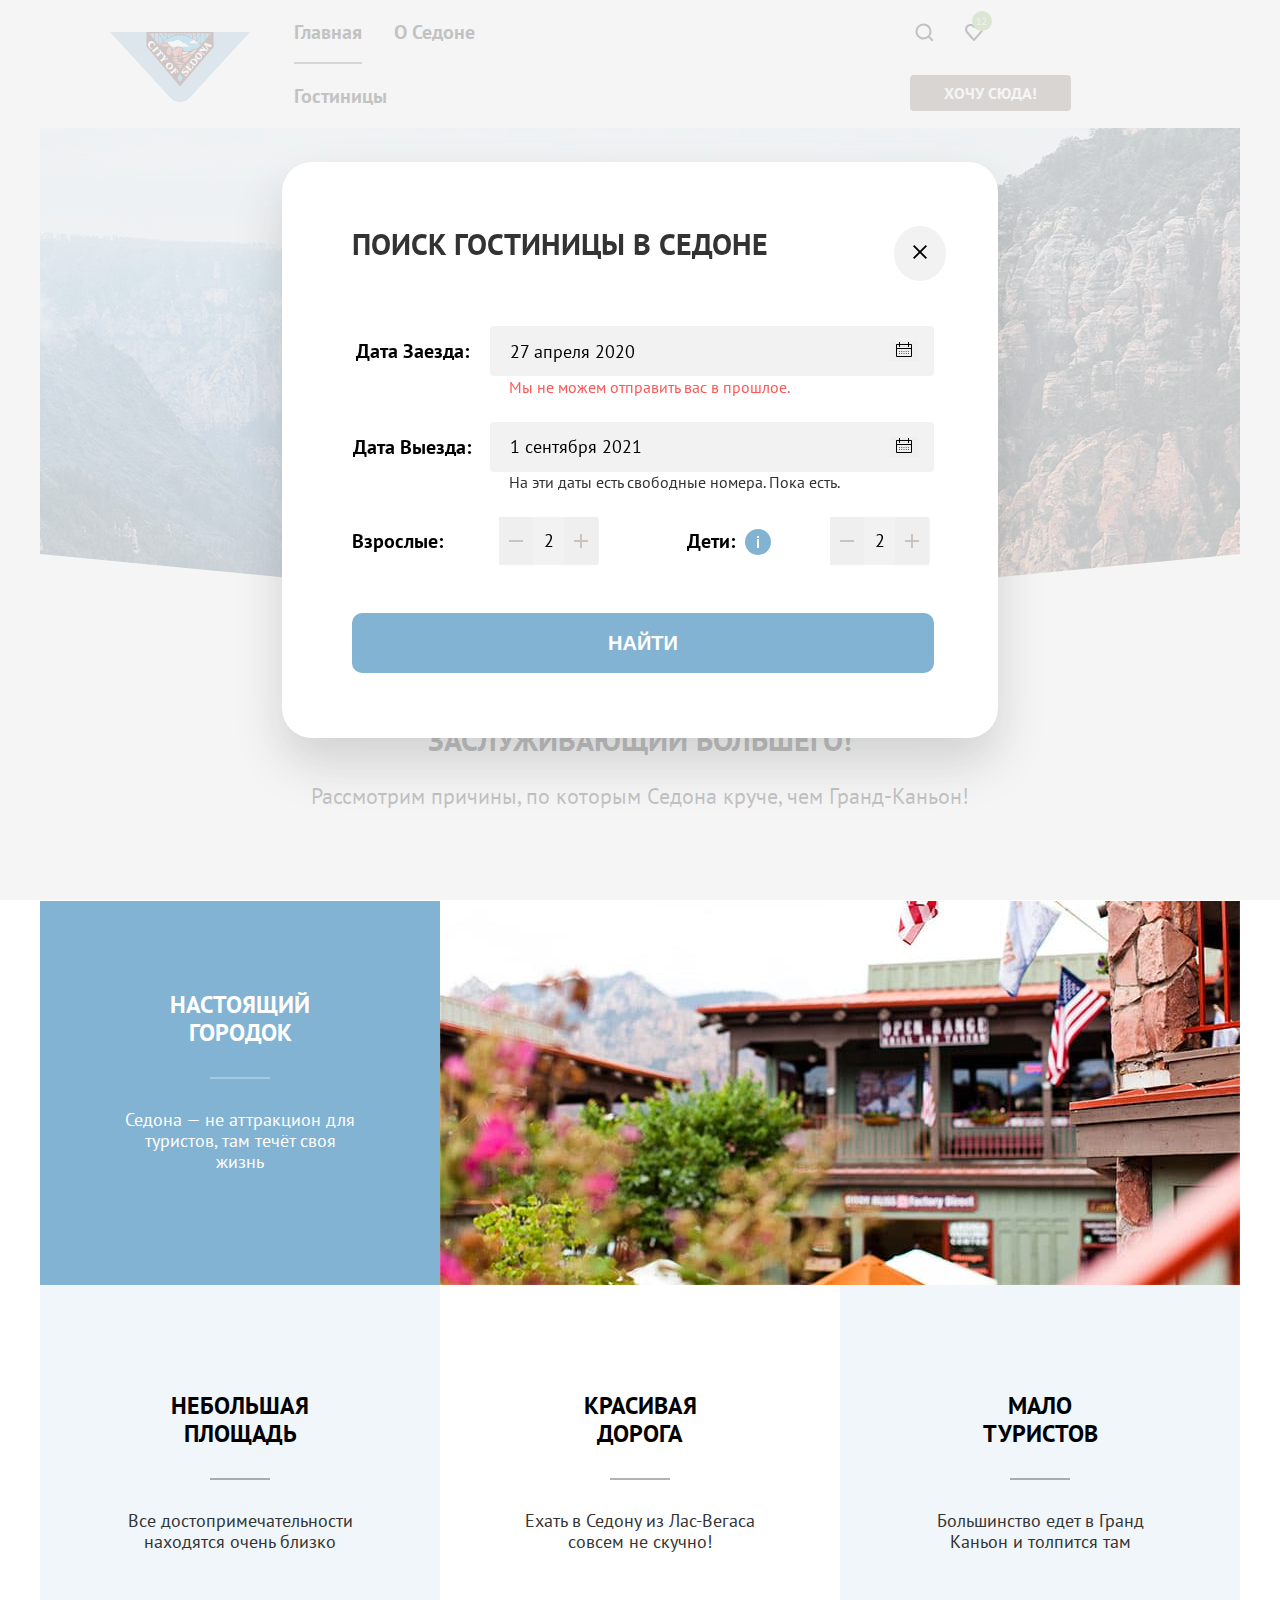
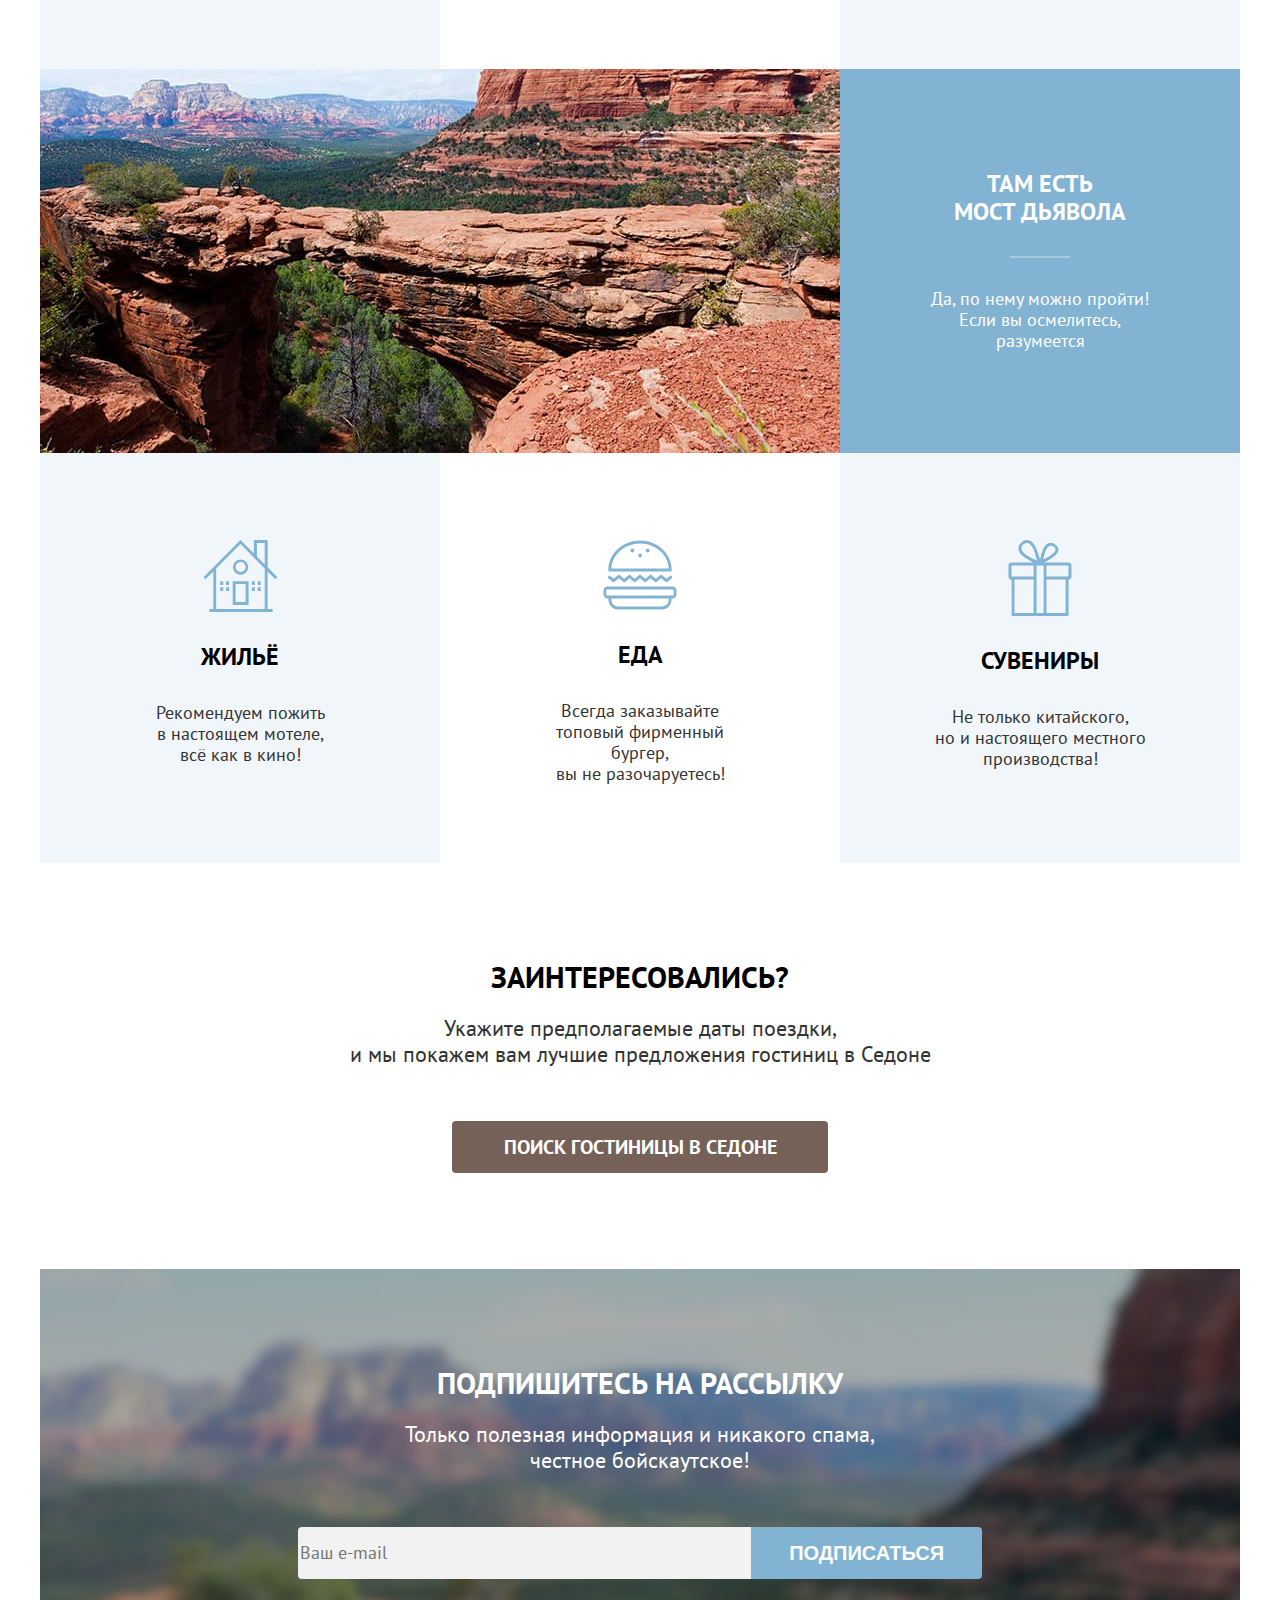
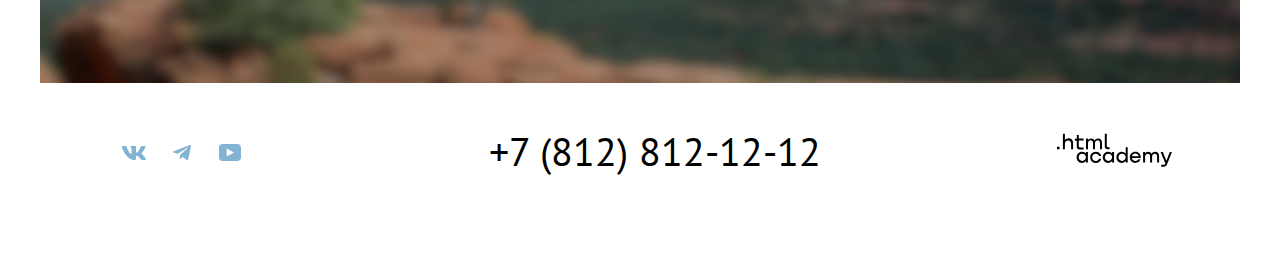
==== commit d924ba15: "добавлен favicon" ====
--- a/index.html
+++ b/index.html
@@ -4,6 +4,7 @@
     <meta charset="utf-8">
     <title>HTML Academy: Седона</title>
     <link rel="stylesheet" href="styles/styles.css">
+    <link rel="icon" type="image/png" sizes="32x32" href="images/favicon.png">
   </head>
   <body>
     <div class="page-container">
@@ -171,7 +172,7 @@
       <section class="footer-logo">
         <a class="footer-logo footer-academy-logo" href="ttps://htmlacademy.ru/">
           <svg aria-hidden="true" focusable="false" width="115" height="34" viewBox="0 0 115 34" fill="currentColor" xmlns="http://www.w3.org/2000/svg"><path d="M0 13.72v2.6h2.5v-2.6H0ZM11.6 5.32c-1.6 0-2.8.7-3.6 1.7h-.1V.82h-2v15.5h2v-5.3c0-2.1 1.3-3.6 3.3-3.6 1.8 0 2.9 1.4 2.9 3.2v5.7h2v-6.1c.1-3-1.8-4.9-4.5-4.9ZM26.6 5.62h-4.8v-3.7h-2v3.8h-1.9v2h1.9v6c0 1.7 1 2.7 2.7 2.7h4.1v-2h-3.7c-.7 0-1.1-.4-1.1-1.1v-5.7h4.8v-2ZM41.1 5.42c-1.6 0-2.9.8-3.5 2.1h-.1c-.6-1.2-1.8-2.1-3.4-2.1-1.4 0-2.5.8-3.1 1.8h-.1v-1.6H29v10.6h2v-5.4c0-2 1-3.5 2.6-3.5 1.5 0 2.4 1 2.4 2.6v6.3h2v-5.6c0-2.4 1.4-3.3 2.6-3.3 1.5 0 2.4 1 2.4 2.6v6.3h2v-6.5c.1-2.5-1.4-4.3-3.9-4.3ZM47.8 13.52c0 1.7 1 2.7 2.8 2.7h2v-2h-1.7c-.7 0-1.1-.4-1.1-1.1V.82h-2v12.7ZM28.9 20.52c-.9-1.1-2.2-1.8-3.9-1.8-3.1 0-5.4 2.3-5.4 5.6s2.3 5.6 5.4 5.6c1.8 0 3-.8 3.8-1.9h.1v1.6h2v-10.6h-2v1.5Zm-3.6 7.4c-2.2 0-3.6-1.6-3.6-3.6s1.4-3.6 3.6-3.6 3.6 1.6 3.6 3.6c0 1.9-1.4 3.6-3.6 3.6ZM44.2 22.82c-.5-2.4-2.6-4.1-5.4-4.1a5.4 5.4 0 0 0-5.6 5.6c0 3.1 2.2 5.6 5.6 5.6 2.8 0 4.9-1.8 5.4-4.2h-2.1a3.4 3.4 0 0 1-3.3 2.3c-2.2 0-3.6-1.6-3.6-3.6s1.4-3.6 3.6-3.6c1.6 0 2.8 1 3.3 2.2h2.1v-.2ZM55.1 20.52c-.9-1.1-2.2-1.8-3.9-1.8-3.1 0-5.4 2.3-5.4 5.6s2.3 5.6 5.4 5.6c1.8 0 3-.8 3.8-1.9h.1v1.6h2v-10.6h-2v1.5Zm-3.6 7.4c-2.2 0-3.6-1.6-3.6-3.6s1.4-3.6 3.6-3.6 3.6 1.6 3.6 3.6c0 1.9-1.5 3.6-3.6 3.6ZM68.7 20.62c-.9-1.1-2.2-1.9-3.9-1.9-3.1 0-5.4 2.3-5.4 5.6s2.2 5.6 5.4 5.6c1.7 0 3-.8 3.8-1.8h.1v1.5h2v-15.4h-2v6.4Zm-3.6 7.3c-2.2 0-3.6-1.6-3.6-3.6s1.4-3.6 3.6-3.6 3.6 1.6 3.6 3.6c-.1 2-1.5 3.6-3.6 3.6ZM78.3 18.72c-3.3 0-5.5 2.5-5.5 5.6 0 3 2.1 5.6 5.5 5.6 2.5 0 4.5-1.3 5.2-3.6h-2.1c-.5 1-1.6 1.6-3 1.6-1.9 0-3.3-1.3-3.4-2.9h8.8c.2-3.6-2-6.3-5.5-6.3Zm0 1.9c1.7 0 3 1 3.3 2.6h-6.5c.3-1.5 1.5-2.6 3.2-2.6ZM98.2 18.72c-1.6 0-2.9.8-3.6 2h-.1c-.6-1.2-1.8-2-3.4-2-1.4 0-2.5.7-3.1 1.8v-1.5h-1.9v10.6h2v-5.4c0-2 1-3.4 2.6-3.5 1.5 0 2.4 1 2.4 2.6v6.3h2v-5.6c0-2.4 1.4-3.3 2.6-3.3 1.5 0 2.4 1 2.4 2.6v6.3h2v-6.5c.1-2.6-1.4-4.4-3.9-4.4ZM109.4 27.82l-3.6-8.9h-2.2l4.8 11.6c-.3.9-.7 1.2-1.7 1.2h-2.5v2h2.5c1.8 0 2.8-.8 3.5-2.6l4.7-12.2h-2.1l-3.4 8.9Z"/></svg>
-          <span class="visually-hidden">Логотип HTML Академии</span>
+          <h2 class="visually-hidden">Логотип HTML Академии</h2>
         </a>
       </section>
     </div>
@@ -209,7 +210,7 @@
               <div class="field-group-adults">
                 <label class="amount-of-adults modal-header">Взрослые:</label>
                 <div class="adults-plus-minus">
-                  <button class="plus-minus minus" type="button" id="minus">
+                  <button class="plus-minus" type="button" id="minus">
                     <svg aria-hidden="true" focusable="false" width="14" height="2" viewBox="0 0 14 2" fill="none" xmlns="http://www.w3.org/2000/svg"><path d="M0 0v2h14V0H0Z" fill="#756157" fill-opacity=".3"/></svg>
                   </button>
                   <input class="amount-of-adults-field field" type="number" id="amount-of-adults" name="amount-of-adults" value="2">
@@ -229,7 +230,7 @@
                   </span>
                 </span>
                 <div class="children-plus-minus">
-                  <button class="plus-minus minus" type="button" id="minus">
+                  <button class="plus-minus" type="button" id="minus">
                     <svg aria-hidden="true" focusable="false" width="14" height="2" viewBox="0 0 14 2" fill="none" xmlns="http://www.w3.org/2000/svg"><path d="M0 0v2h14V0H0Z" fill="#756157" fill-opacity=".3"/></svg>
                   </button>
                   <input class="amount-of-children-field field" type="number" id="amount-of-children" name="amount-of-children" value="2">
@@ -245,7 +246,6 @@
     </div>
   </div>
   </div>
-</div>
 
   </body>
 </html>
--- a/styles/styles.css
+++ b/styles/styles.css
@@ -1593,7 +1593,8 @@
 
 .children-plus-minus,
 .adults-plus-minus {
-  width: 110px;
+  display: flex;
+  width: 100px;
   background: #F2F2F2;
   border-radius: 4px;
   text-align: center;
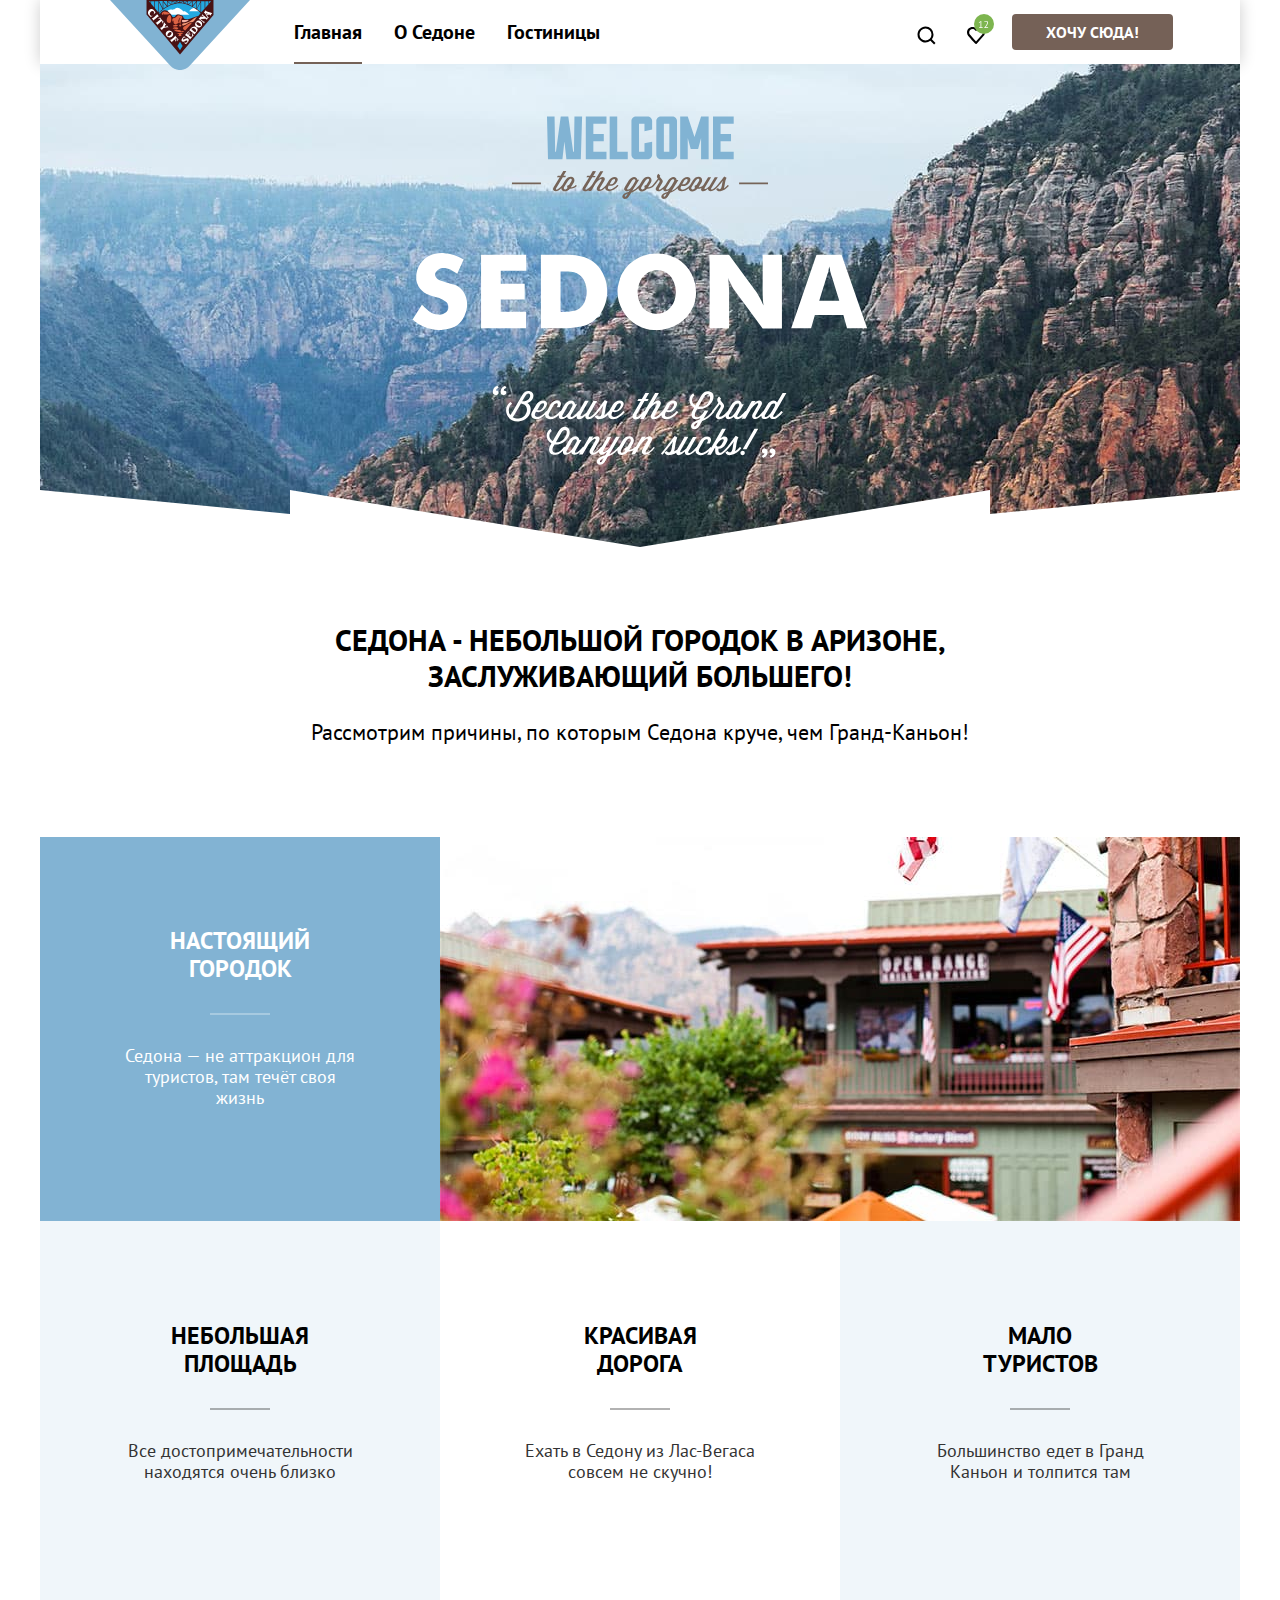
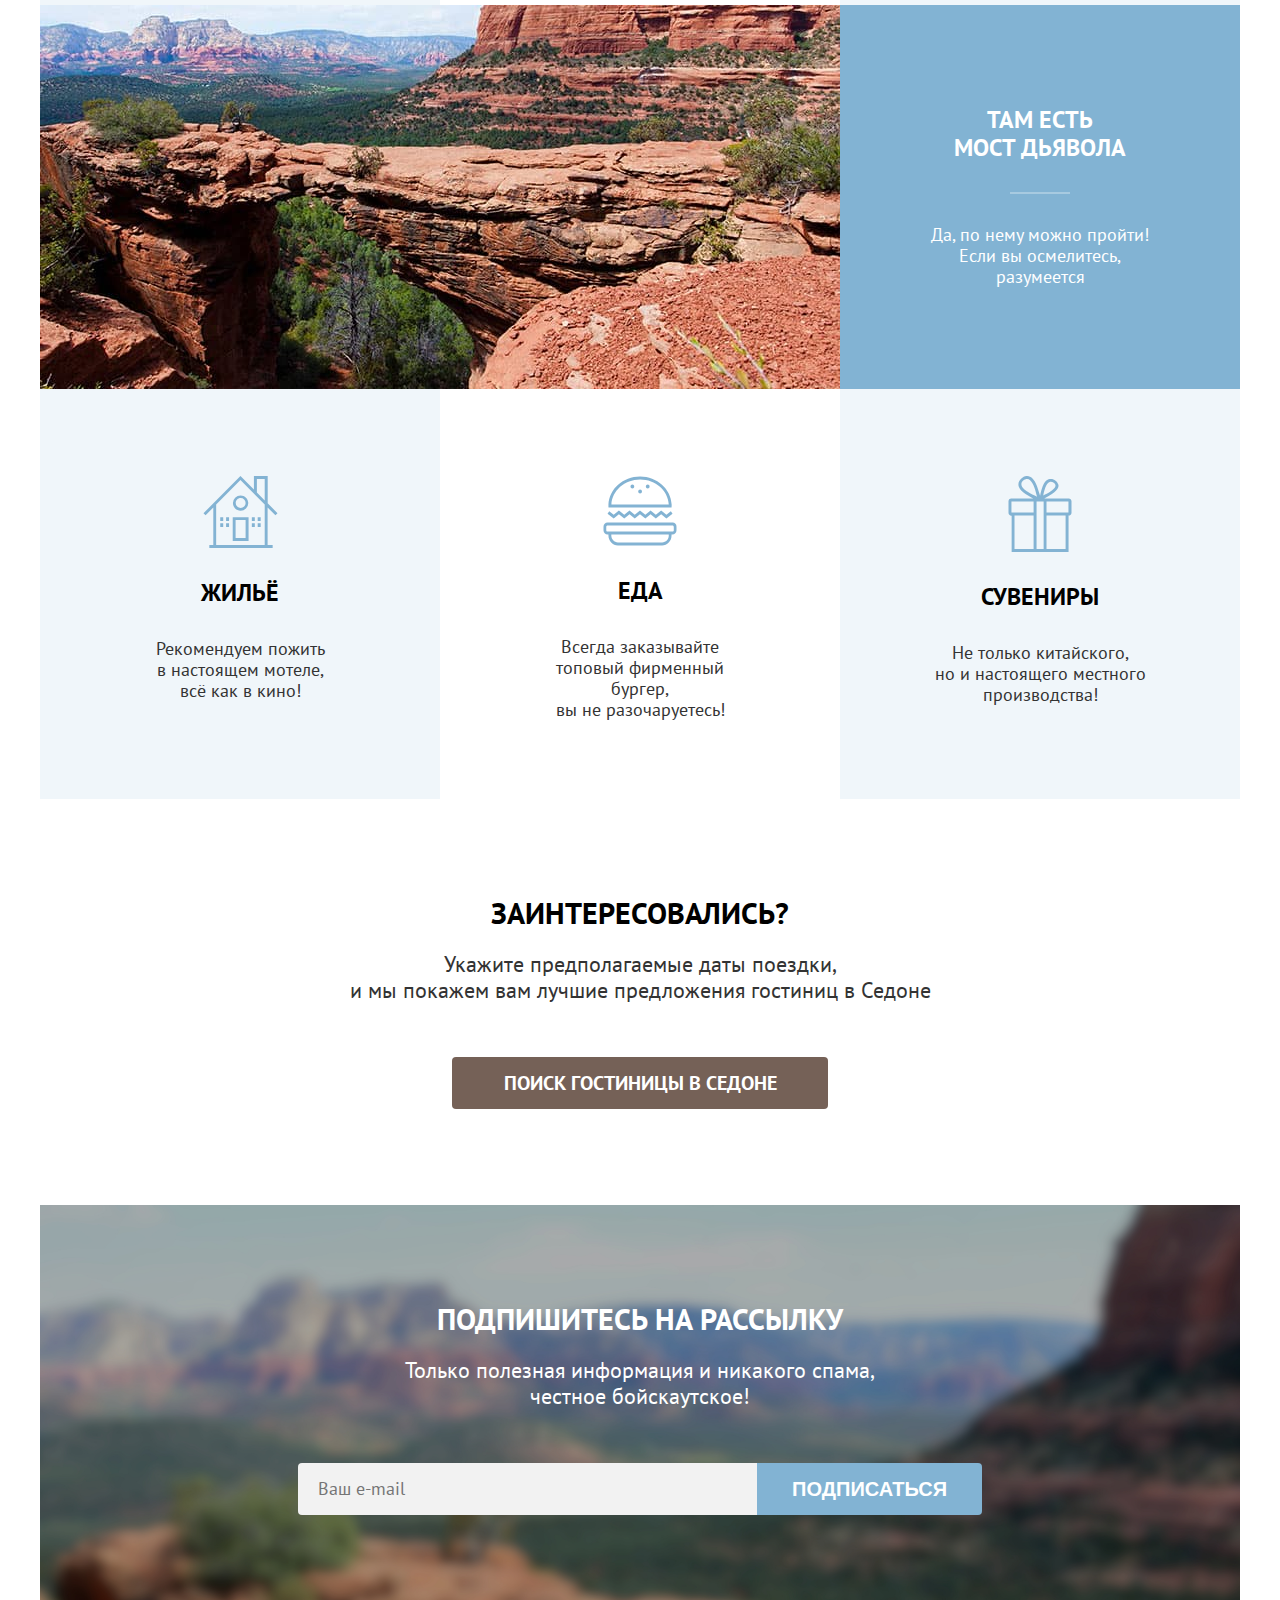
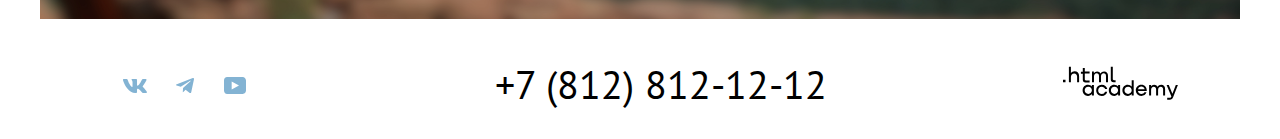
==== commit 1cd66742: "внесены правки по критериям" ====
--- a/index.html
+++ b/index.html
@@ -11,7 +11,7 @@
     <header class="page-header">
       <nav class="navigation">
         <a class="navigation-logo" href="index.html">
-          <img class="page-header-logo" alt="Логотип Седона" src="images/logo-full.svg"  width="140" height="70">
+          <img class="page-header-logo" alt="Логотип Седона." src="images/logo-full.svg"  width="140" height="70">
         </a>
         <ul class="navigation-list">
           <li class="navigation-item">
@@ -44,12 +44,12 @@
     </header>
     </div>
     <main class="main-container main-index">
-      <div class="page-container">
+      <div class="page-container-sedona">
         <div class="welcome-list">
           <h1 class=" welcome-header visually-hidden">Седона</h1>
-          <img class="welcome-item welcome" alt="Welcome" src="images/welcome.svg"  width="187" height="44">
-          <img class="welcome-item gorgeous" alt="to the gorgeous" src="images/gorgeous.svg"  width="256" height="28">
-          <img class="welcome-item sucks" alt="Седона" src="images/sucks.svg"  width="456" height="212">
+          <img class="welcome-item welcome" alt="Welcome." src="images/welcome.svg"  width="187" height="44">
+          <img class="welcome-item gorgeous" alt="to the gorgeous." src="images/gorgeous.svg"  width="256" height="28">
+          <img class="welcome-item sucks" alt="Седона." src="images/sucks.svg"  width="456" height="212">
         </div>
 
         <!-- Причины -->
@@ -70,23 +70,29 @@
               </div>
               <img class="advantages-photo" src="images/gallery-1.jpg" alt="Городок Седона." width="800" height="384">
             </li>
-            <li class="advantages-item lightblue-card">
-              <h2 class="advantages-title black-title">Небольшая<br> площадь</h2>
-              <p class="advantages-description black-description">Все достопримечательности находятся очень близко</p>
-            </li>
-            <li class="advantages-item white-card">
-              <h2 class="advantages-title black-title">Красивая<br> дорога</h2>
-              <p class="advantages-description black-description">Ехать в Седону из Лас-Вегаса совсем не скучно!</p>
-            </li>
-            <li class="advantages-item lightblue-card">
-              <h2 class="advantages-title black-title">Мало<br> туристов</h2>
-              <p class="advantages-description black-description">Большинство едет в Гранд Каньон и толпится там</p>
+            <li class="advantages-item lightblue-card wrapper">
+              <div class="wrapper-container">
+                <h2 class="advantages-title black-title">Небольшая<br> площадь</h2>
+                <p class="advantages-description black-description">Все достопримечательности находятся очень близко</p>
+              </div>
+            </li>
+            <li class="advantages-item white-card wrapper">
+              <div class="wrapper-container">
+                <h2 class="advantages-title black-title">Красивая<br> дорога</h2>
+                <p class="advantages-description black-description">Ехать в Седону из Лас-Вегаса совсем не скучно! </p>
+              </div>
+            </li>
+            <li class="advantages-item lightblue-card wrapper">
+              <div class=" wrapper-container">
+                <h2 class="advantages-title black-title">Мало<br> туристов</h2>
+                <p class="advantages-description black-description">Большинство едет в Гранд Каньон и толпится там </p>
+              </div>
             </li>
             <li class="advantages-item-photo">
               <img class="advantages-photo" src="images/gallery-2.jpg" alt="Мост дьявола." width="800" height="384">
                 <div class="wrapper blue-card">
-                <h2 class="advantages-title white-title">Там есть<br> мост дьявола</h2>
-                <p class="advantages-description white-description">Да, по нему можно пройти! Если вы осмелитесь, разумеется</p>
+                  <h2 class="advantages-title white-title">Там есть<br> мост дьявола</h2>
+                  <p class="advantages-description white-description">Да, по нему можно пройти! Если вы осмелитесь, разумеется</p>
               </div>
             </li>
           </ul>
@@ -98,17 +104,17 @@
           <h2 class="visually-hidden">Рекомендации</h2>
           <ul class="recomendations-list">
             <li class="recomendations-item lightblue-card">
-              <img class="housing recomendations-picture" src="images/housing.svg" alt="Жильё" width="75" height="72">
+              <img class="housing recomendations-picture" src="images/housing.svg" alt="Жильё." width="75" height="72">
               <h3 class="recomendations-title black-title">Жильё</h3>
               <p class="recomendations-description black-description">Рекомендуем пожить<br> в настоящем мотеле, <br> всё как в кино!</p>
             </li>
             <li class="recomendations-item white-card">
-              <img class="food recomendations-picture" src="images/food.svg" alt="Еда" width="74" height="70">
+              <img class="food recomendations-picture" src="images/food.svg" alt="Еда." width="74" height="70">
               <h3 class="recomendations-title black-title">Еда</h3>
               <p class="recomendations-description black-description">Всегда заказывайте <br> топовый фирменный бургер, <br> вы не разочаруетесь!</p>
             </li>
             <li class="recomendations-item lightblue-card">
-              <img class="souvenirs recomendations-picture" src="images/souvenirs.svg" alt="Сувениры" width="64" height="76">
+              <img class="souvenirs recomendations-picture" src="images/souvenirs.svg" alt="Сувениры." width="64" height="76">
               <h3 class="recomendations-title black-title">Сувениры</h3>
               <p class="recomendations-description black-description">Не только китайского,<br> но и настоящего местного <br> производства!</p>
             </li>
@@ -170,6 +176,7 @@
         <a class="footer-contacts-phone" href="tel:+78128121212">+7 (812) 812-12-12</a>
       </section>
       <section class="footer-logo">
+        <h2 class="visually-hidden">Логотип HTML Академии</h2>
         <a class="footer-logo footer-academy-logo" href="ttps://htmlacademy.ru/">
           <svg aria-hidden="true" focusable="false" width="115" height="34" viewBox="0 0 115 34" fill="currentColor" xmlns="http://www.w3.org/2000/svg"><path d="M0 13.72v2.6h2.5v-2.6H0ZM11.6 5.32c-1.6 0-2.8.7-3.6 1.7h-.1V.82h-2v15.5h2v-5.3c0-2.1 1.3-3.6 3.3-3.6 1.8 0 2.9 1.4 2.9 3.2v5.7h2v-6.1c.1-3-1.8-4.9-4.5-4.9ZM26.6 5.62h-4.8v-3.7h-2v3.8h-1.9v2h1.9v6c0 1.7 1 2.7 2.7 2.7h4.1v-2h-3.7c-.7 0-1.1-.4-1.1-1.1v-5.7h4.8v-2ZM41.1 5.42c-1.6 0-2.9.8-3.5 2.1h-.1c-.6-1.2-1.8-2.1-3.4-2.1-1.4 0-2.5.8-3.1 1.8h-.1v-1.6H29v10.6h2v-5.4c0-2 1-3.5 2.6-3.5 1.5 0 2.4 1 2.4 2.6v6.3h2v-5.6c0-2.4 1.4-3.3 2.6-3.3 1.5 0 2.4 1 2.4 2.6v6.3h2v-6.5c.1-2.5-1.4-4.3-3.9-4.3ZM47.8 13.52c0 1.7 1 2.7 2.8 2.7h2v-2h-1.7c-.7 0-1.1-.4-1.1-1.1V.82h-2v12.7ZM28.9 20.52c-.9-1.1-2.2-1.8-3.9-1.8-3.1 0-5.4 2.3-5.4 5.6s2.3 5.6 5.4 5.6c1.8 0 3-.8 3.8-1.9h.1v1.6h2v-10.6h-2v1.5Zm-3.6 7.4c-2.2 0-3.6-1.6-3.6-3.6s1.4-3.6 3.6-3.6 3.6 1.6 3.6 3.6c0 1.9-1.4 3.6-3.6 3.6ZM44.2 22.82c-.5-2.4-2.6-4.1-5.4-4.1a5.4 5.4 0 0 0-5.6 5.6c0 3.1 2.2 5.6 5.6 5.6 2.8 0 4.9-1.8 5.4-4.2h-2.1a3.4 3.4 0 0 1-3.3 2.3c-2.2 0-3.6-1.6-3.6-3.6s1.4-3.6 3.6-3.6c1.6 0 2.8 1 3.3 2.2h2.1v-.2ZM55.1 20.52c-.9-1.1-2.2-1.8-3.9-1.8-3.1 0-5.4 2.3-5.4 5.6s2.3 5.6 5.4 5.6c1.8 0 3-.8 3.8-1.9h.1v1.6h2v-10.6h-2v1.5Zm-3.6 7.4c-2.2 0-3.6-1.6-3.6-3.6s1.4-3.6 3.6-3.6 3.6 1.6 3.6 3.6c0 1.9-1.5 3.6-3.6 3.6ZM68.7 20.62c-.9-1.1-2.2-1.9-3.9-1.9-3.1 0-5.4 2.3-5.4 5.6s2.2 5.6 5.4 5.6c1.7 0 3-.8 3.8-1.8h.1v1.5h2v-15.4h-2v6.4Zm-3.6 7.3c-2.2 0-3.6-1.6-3.6-3.6s1.4-3.6 3.6-3.6 3.6 1.6 3.6 3.6c-.1 2-1.5 3.6-3.6 3.6ZM78.3 18.72c-3.3 0-5.5 2.5-5.5 5.6 0 3 2.1 5.6 5.5 5.6 2.5 0 4.5-1.3 5.2-3.6h-2.1c-.5 1-1.6 1.6-3 1.6-1.9 0-3.3-1.3-3.4-2.9h8.8c.2-3.6-2-6.3-5.5-6.3Zm0 1.9c1.7 0 3 1 3.3 2.6h-6.5c.3-1.5 1.5-2.6 3.2-2.6ZM98.2 18.72c-1.6 0-2.9.8-3.6 2h-.1c-.6-1.2-1.8-2-3.4-2-1.4 0-2.5.7-3.1 1.8v-1.5h-1.9v10.6h2v-5.4c0-2 1-3.4 2.6-3.5 1.5 0 2.4 1 2.4 2.6v6.3h2v-5.6c0-2.4 1.4-3.3 2.6-3.3 1.5 0 2.4 1 2.4 2.6v6.3h2v-6.5c.1-2.6-1.4-4.4-3.9-4.4ZM109.4 27.82l-3.6-8.9h-2.2l4.8 11.6c-.3.9-.7 1.2-1.7 1.2h-2.5v2h2.5c1.8 0 2.8-.8 3.5-2.6l4.7-12.2h-2.1l-3.4 8.9Z"/></svg>
           <h2 class="visually-hidden">Логотип HTML Академии</h2>
--- a/styles/styles.css
+++ b/styles/styles.css
@@ -14,23 +14,6 @@
     src: url("../fonts/ptsans-700.woff2") format("woff2");
     font-display: swap;
   }
-
-
-/* @font-face {
-    font-family: "PT Sans";
-    font-style: italic;
-    font-weight: 400;
-    src: url("../fonts/pt-sans-italic.woff2") format("woff2");
-    font-display: swap;
-  }
-
-  @font-face {
-    font-family: "PT Sans";
-    font-style: italic;
-    font-weight: 700;
-    src: url("../fonts/pt-sans-bold-italic.woff2") format("woff2");
-    font-display: swap;
-  } */
 
   html {
     height: 100%;
@@ -46,6 +29,7 @@
     line-height: 21px;
     color: #333333;
     background-color: #FFFFFF;
+
   }
 
 
@@ -124,6 +108,7 @@
   .page-container {
     width: 1200px;
     margin: 0 auto;
+    box-shadow: 0 0 15px 0  rgba(0, 0, 0, 0.2);
   }
 
   .welcome-item {
@@ -133,11 +118,10 @@
 
   .navigation {
     display: flex;
-    /* width: 1200px; */
+    flex-wrap: wrap;
     margin: 0 auto;
     align-items: center;
     padding-left: 70px;
-    padding-right: 70px;
   }
 
   .navigation-logo {
@@ -153,24 +137,27 @@
     padding: 0;
     list-style-type: none;
     flex-wrap: wrap;
+    width: 339px;
 
   }
 
   .navigation-user {
     align-items: flex-end;
-    margin-left: 285px;
+    margin-left: auto;
   }
 
   .navigation-user .navigation-item:nth-child(1) .navigation-link{
     background-image: url("../images/search.svg");
     background-repeat: no-repeat;
     background-position: center;
+    background-color: #FFFFFF;
   }
 
   .navigation-user .navigation-item:nth-child(2) .navigation-link{
     background-image: url("../images/likes.svg");
     background-repeat: no-repeat;
     background-position: center;
+    background-color: #FFFFFF;
   }
 
   .navigation-icon {
@@ -250,6 +237,7 @@
     background-position: bottom, center;
     background-size: 100% auto;
     background-repeat: no-repeat;
+    background-color: #83B3D3;
     padding: 0 85px;
   }
 
@@ -280,15 +268,6 @@
   margin-top: 54px;
   padding-bottom: 82px;
 }
-
-/* .sucks::after {
-  background-image: url(../images/divider.svg);
-  content: "";
-  position: absolute;
-  background-size: 100% auto;
-  width: 1200px;
-  height: 57px;
-} */
 
 
 .reasons-item {
@@ -315,42 +294,10 @@
 
 
 .advantages-item {
-  /* display: flex;
-  justify-content: center; */
-  text-align: center;
-  margin: 0;
-  padding: 107px 0 121px;
-  /* box-sizing: border-box; */
-  height: 384px;
-  flex-wrap: wrap;
+  margin: 0;
   list-style: none;
-  flex-direction: column;
-  /* justify-content: space-between; */
-}
-
-/* .advantages-item {
-  display: flex;
-  margin: 0;
-  padding: 0;
-  flex-direction: column;
   align-items: center;
-  padding: 0 85px;
-  width: 400px;
-  height: 384px;
-  min-height: auto;
-  padding-bottom: 111px;
-}  */
-
-
-/* .advantages-list {
-  text-align: center;
-  display: flex;
-  margin: 0;
-  padding: 0;
-  flex-wrap: wrap;
-  list-style: none;
-  justify-content: space-between;
-} */
+}
 
 .advantages-title {
   margin-top: 92px;
@@ -420,10 +367,10 @@
 
 .wrapper {
   display: flex;
-  /* padding: 0 85px; */
   align-items: center;
   justify-content: center;
   flex-direction: column;
+  width: 400px;
 }
 
 .black-title {
@@ -466,33 +413,23 @@
   text-align: center;
   color: #FFFFFF;
   margin: 0 85px;
-
+  width: 230px;
 }
 
 .blue-card {
   background: #82B3D3;
-  /* padding: 92px 85px 111px; */
 }
 
 .white-card {
   color: rgba (131, 179, 211, 0.2);
-  /* padding: 103px 85px 121px; */
 }
 
 .lightblue-card {
   background: rgba(131, 179, 211, 0.12);
-  /* padding: 103px 85px 121px; */
-}
-
-/* .recomendations-picture {
-  padding-top: 80px;
-  padding-bottom: 30px;
-} */
+}
 
 .interested-list {
   background: #FFFFFF;
-  /* width: 1200px;
-  height: 406px; */
   margin: 96px 304px;
 }
 
@@ -503,7 +440,6 @@
   text-align: center;
   text-transform: uppercase;
   color: #000000;
-  /* padding-top: 96px; */
   padding-bottom: 20px;
   margin: 0;
 }
@@ -531,6 +467,7 @@
 background-image: url("../images/subscribers-background.jpg");
 background-size: 100% auto;
 background-repeat: no-repeat;
+background-color: #C0C0C0;
 text-align: center;
 color: #FFFFFF;
 padding: 0;
@@ -558,7 +495,6 @@
   line-height: 20px;
   margin-top: 35px;
   padding: 8px 50px;
-  /* box-sizing: border-box; */
 }
 
 .clear-button:hover {
@@ -584,7 +520,6 @@
 .subscribers-info {
   margin: 0;
   padding: 0;
-  /* margin-bottom: 54px; */
   font-weight: 400;
   font-size: 22px;
   line-height: 26px;
@@ -600,6 +535,7 @@
   font: inherit;
   font-weight: 400;
   width: 452px;
+  padding-left: 20px;
 }
 
 .field:hover {
@@ -629,15 +565,6 @@
   font-weight: 700;
 }
 
-/* .pricing-filter .field-from {
-  width: 143px;
-  border-radius: 0 4px 4px 0;
-  background-color: #f2f2f2;
-  font-weight: 700;
-  outline: none;
-  border: none;
-} */
-
 .left {
   border-radius: 4px 0 0 4px;
 }
@@ -652,9 +579,8 @@
   margin: 0;
   align-items: center;
   background: #F2F2F2;
-  color: silver;
-  padding: 0;
-  /* padding: 12px 20px; */
+  color: #C0C0C0;
+  padding: 0;
 }
 
 .catalog-filter-label:active {
@@ -669,16 +595,24 @@
   background: #E6E6E6;
 }
 
+.catalog-filter-label:hover .field {
+  background-color: #E6E6E6;
+}
+
+.catalog-filter-label:hover ~ .field {
+  background: #E6E6E6;
+}
+
 
 .field-from {
   padding: 0;
-  background: #f2f2f2;
+  background: #F2F2F2;
 }
 
 .catalog-filter-label .field {
   outline: none;
   border: none;
-  background-color: #f2f2f2;
+  background-color: #F2F2F2;
   border-radius: 4px 0 0 4px;
   padding: 0;
   margin: 12px 20px;
@@ -689,7 +623,7 @@
 .catalog-filter-label .field:active {
   outline: none;
   border: none;
-  background-color: #f2f2f2;
+  background-color: #F2F2F2;
   border-radius: 4px 0 0 4px;
 }
 
@@ -709,6 +643,9 @@
   margin: 0;
   padding: 0;
   list-style-type: none;
+  display: flex;
+  flex-wrap: wrap;
+  width: 150px;
 }
 
 .catalog-filter-item:not(:last-child) {
@@ -771,31 +708,26 @@
   list-style-type: none;
   justify-content: space-around;
   padding-top: 10px;
-  /* padding-bottom: 35px; */
   padding-right: 45px;
   padding-left: 70px;
-  /* padding: 0; */
-  margin: 0;
+  margin: 0;
+  width: 150px;
   }
 
 
 .page-footer-container {
   display: flex;
   width: 1200px;
-  height: 120px;
   margin: 0 auto;
-  padding-top: 40px;
-  padding-bottom: 30px;
+  padding-top: 37px;
 }
 
 .footer-social {
-  /* width: 142px; */
   margin: 0;
   padding: 0;
 }
 
 .footer-logo {
-  /* margin-left: auto; */
   max-width: 115px;
   padding-top: 10px;
 
@@ -807,7 +739,6 @@
   justify-content: center;
   height: 40px;
   background-color: #FFFFFF;
-  /* background-size: 24px 14px; */
   background-repeat: no-repeat;
   background-position: center;
   color: #83B3D3;
@@ -823,10 +754,6 @@
 
 }
 
-/* .footer-social-vk {
-  background-image: url(../images/vk.svg);
-} */
-
 .footer-social-vk:hover,
 .footer-social-vk:focus {
   color: #68A2CA;
@@ -837,9 +764,6 @@
   fill: rgba(104, 162, 202, 0.3);
 }
 
-/* .footer-social-tg {
-  background-image: url(../images/tg.svg);
-} */
 
 .footer-social-tg:hover,
 .footer-social-tg:focus {
@@ -850,10 +774,6 @@
   color: rgba(104, 162, 202, 0.3);
 }
 
-/* .footer-social-youtube {
-  background-image: url(../images/youtube.svg);
-} */
-
 .footer-social-youtube:hover,
 .footer-social-youtube:focus {
   color: #68A2CA;
@@ -879,17 +799,25 @@
 /* Каталог */
 
 .catalog-hotels-filter {
-  padding: 35px 70px 70px;
   background-image: url("../images/catalog-background.jpg");
-  background-size: 100% auto;
+  background-size: cover;
   background-repeat: no-repeat;
   color: #FFFFFF;
+  background-color: #82B3D3;
+}
+
+.hotels-filter {
+  padding: 35px 70px 70px;
 }
 
 input::-webkit-outer-spin-button,
 input::-webkit-inner-spin-button {
   appearance: none;
   margin: 0;
+}
+
+input[type=number] {
+  -moz-appearance:textfield;
 }
 
 .catalog-filter-container {
@@ -923,6 +851,8 @@
 
 .infrastrucructure-filter {
   display: flex;
+  flex-wrap: wrap;
+  width: 150px;
   margin-right: 70px;
 }
 
@@ -964,7 +894,8 @@
 
 .breadcrumbs-item::after {
   position: absolute;
-  background-image: url(../images/next.svg);
+  background-image: url("../images/next.svg");
+  background-color: #FFFFFF;
   width: 6px;
   height: 10px;
   top: 6px;
@@ -993,7 +924,8 @@
 }
 
 .next {
-  background-image: url(../images/next.svg);
+  background-image: url("../images/next.svg");
+  background-color: #83B3D3;
   background-repeat: no-repeat;
   background-position: center;
   width: 6px;
@@ -1025,13 +957,14 @@
 }
 
 /* Control */
+
 .select-control {
   width: 100%;
   padding: 14px 20px;
   padding-right: 48px;
   font: inherit;
   font-weight: 400;
-  background-color: #ffffff;
+  background-color: #FFFFFF;
   border: 2px solid #E5E5E5;
   border-radius: 4px;
   background-image: url("../images/select-arrow.svg");
@@ -1063,15 +996,18 @@
 }
 
 .button-table {
-  background-image: url(../images/button-table.svg);
+  background-image: url("../images/button-table.svg");
+  background-color: #FFFFFF;
 }
 
 .button-slideshow {
-  background-image: url(../images/slideshow-button.svg);
+  background-image: url("../images/slideshow-button.svg");
+  background-color: #FFFFFF;
 }
 
 .button-list {
-  background-image: url(../images/list-button.svg);
+  background-image: url("../images/list-button.svg");
+  background-color: #FFFFFF;
 }
 
 .buttons-container {
@@ -1084,7 +1020,6 @@
   width: 48px;
   height: 48px;
   border-radius: 4px;
-  /* background: #FFFFFF; */
   padding: 0;
   margin: 0;
   border: 2px solid #E5E5E5;
@@ -1193,7 +1128,6 @@
   box-sizing: border-box;
   width: 60px;
   height: 60px;
-  /* padding: 12px 24px; */
   text-align: center;
   padding-top: 12px;
   font-size: 20px;
@@ -1253,19 +1187,22 @@
 }
 
 .four-stars-hotel {
-  background-image: url(../images/4stars.svg);
+  background-image: url("../images/four-stars.svg");
+  background-color: #FFFFFF;
   background-repeat: no-repeat;
   background-position: left;
 }
 
 .three-stars-hotel {
-  background-image: url(../images/3stars.svg);
+  background-image: url("../images/three-stars.svg");
+  background-color: #FFFFFF;
   background-repeat: no-repeat;
   background-position: left;
 }
 
 .two-stars-hotel {
-  background-image: url(../images/2stars.svg);
+  background-image: url("../images/two-stars.svg");
+  background-color: #FFFFFF;
   background-repeat: no-repeat;
   background-position: left;
 }
@@ -1305,12 +1242,6 @@
   color: #FFFFFF;
 }
 
-
-/* .more-info {
-  padding: 8px 26px;
-  text-align: center;
-} */
-
 /* Ranges */
 
 .range-scale {
@@ -1318,7 +1249,6 @@
   height: 4px;
   margin-top: 48px;
   background-color: rgba(255, 255, 255, 0.3);
-  /* border: 4px solid #FFFFFF; */
 }
 
 .range-bar {
@@ -1353,10 +1283,16 @@
 }
 
 .wrapper-container {
+  display: flex;
+  flex-wrap: wrap;
   margin-bottom: 22px;
-}
-
-
+  width: 400px;
+}
+
+.lightblue-card .wrapper-container,
+.white-card .wrapper-container {
+  width: 400px;
+}
 
 
 .range-input::-webkit-outer-spin-button,
@@ -1370,12 +1306,12 @@
 
 .catalog-filter-group {
   margin: 0;
-  /* margin-bottom: 16px; */
   padding: 0;
   border: none;
 }
 
 /* Control */
+
 .control {
   position: relative;
   display: block;
@@ -1391,9 +1327,9 @@
 }
 
 /* Mark */
+
 .control-mark {
   position: absolute;
-  /* top: 2px; */
   left: 0;
   width: 20px;
   height: 20px;
@@ -1433,7 +1369,8 @@
 }
 
 .control-input[type="checkbox"]:checked + .control-mark {
-  background-image: url(../images/tick.svg);
+  background-image: url("../images/tick.svg");
+  background-color: #FFFFFF;
   background-repeat: no-repeat;
   background-position: center;
 }
@@ -1443,7 +1380,8 @@
 }
 
 .control-input[type="radio"]:checked + .control-mark {
-  background-image: url(../images/radio.svg);
+  background-image: url("../images/radio.svg");
+  background-color: #FFFFFF;
   background-repeat: no-repeat;
   background-position: center;
 }
@@ -1511,7 +1449,7 @@
   background: #E6E6E6;
 }
 
-.modal-frame-inner .field:hover ~ .calendar-button {
+.modal-frame-inner .field:hover + .calendar-button {
   background: #E6E6E6;
 }
 
@@ -1672,40 +1610,10 @@
   min-width: 120px;
 }
 
-/*
-
-.children-field {
-  cursor: pointer;
-  text-align: center;
-  font-size: 26px;
-  border:1px solid #ddd;
-  border-radius:4px;
-  display: inline-block;
-  vertical-align: middle;
-}
-
-.amount-of-children-field, .amount-of-adults-field {
-  height: 31px;
-  width: 48px;
-  text-align: center;
-  box-sizing: border-box;
-}
-
-.minus, .plus{
-  width:20px;
-  height: 20px;
-  background:#f2f2f2;
-  border-radius:4px;
-  padding: 10px 14px;
-  display: inline-block;
-  vertical-align: middle;
-  text-align: center;
-  cursor: pointer;
-} */
-
-/* .modal-container-close {
+
+.modal-container-close {
   display: none;
-} */
+}
 
 /* Тултип */
 
@@ -1735,13 +1643,12 @@
   background: #333333;
   box-shadow: 0 15px 30px rgba(0, 0, 0, 0.3);
   border-radius: 10px;
-  color: #ffffff;
+  color: #FFFFFF;
   font-weight: 400;
   font-size: 16px;
   line-height: 20px;
   text-transform: none;
   padding: 15px 18px 18px 22px;
-  /* display: block; */
   width: 256px;
   position: absolute;
   margin-bottom: 6px;
@@ -1759,13 +1666,12 @@
 .tooltip-text::before {
   content:'';
   background-image: url("../images/tooltip-arrow.svg");
+  background-color: #000000;
   width: 19px;
   height: 9px;
   position:absolute;
-  /* transform: rotate(180deg); */
   bottom: 100%;
   left: 50%;
-  /* right:0; */
   margin-left: auto;
   margin-right: auto;
   transform: translateX(-50%);
@@ -1799,5 +1705,5 @@
   margin: 0 69px 23px 157px;
   padding: 0;
   font-size: 16px;
-  color: #ff5757;
-}
+  color: #FF5757;
+}
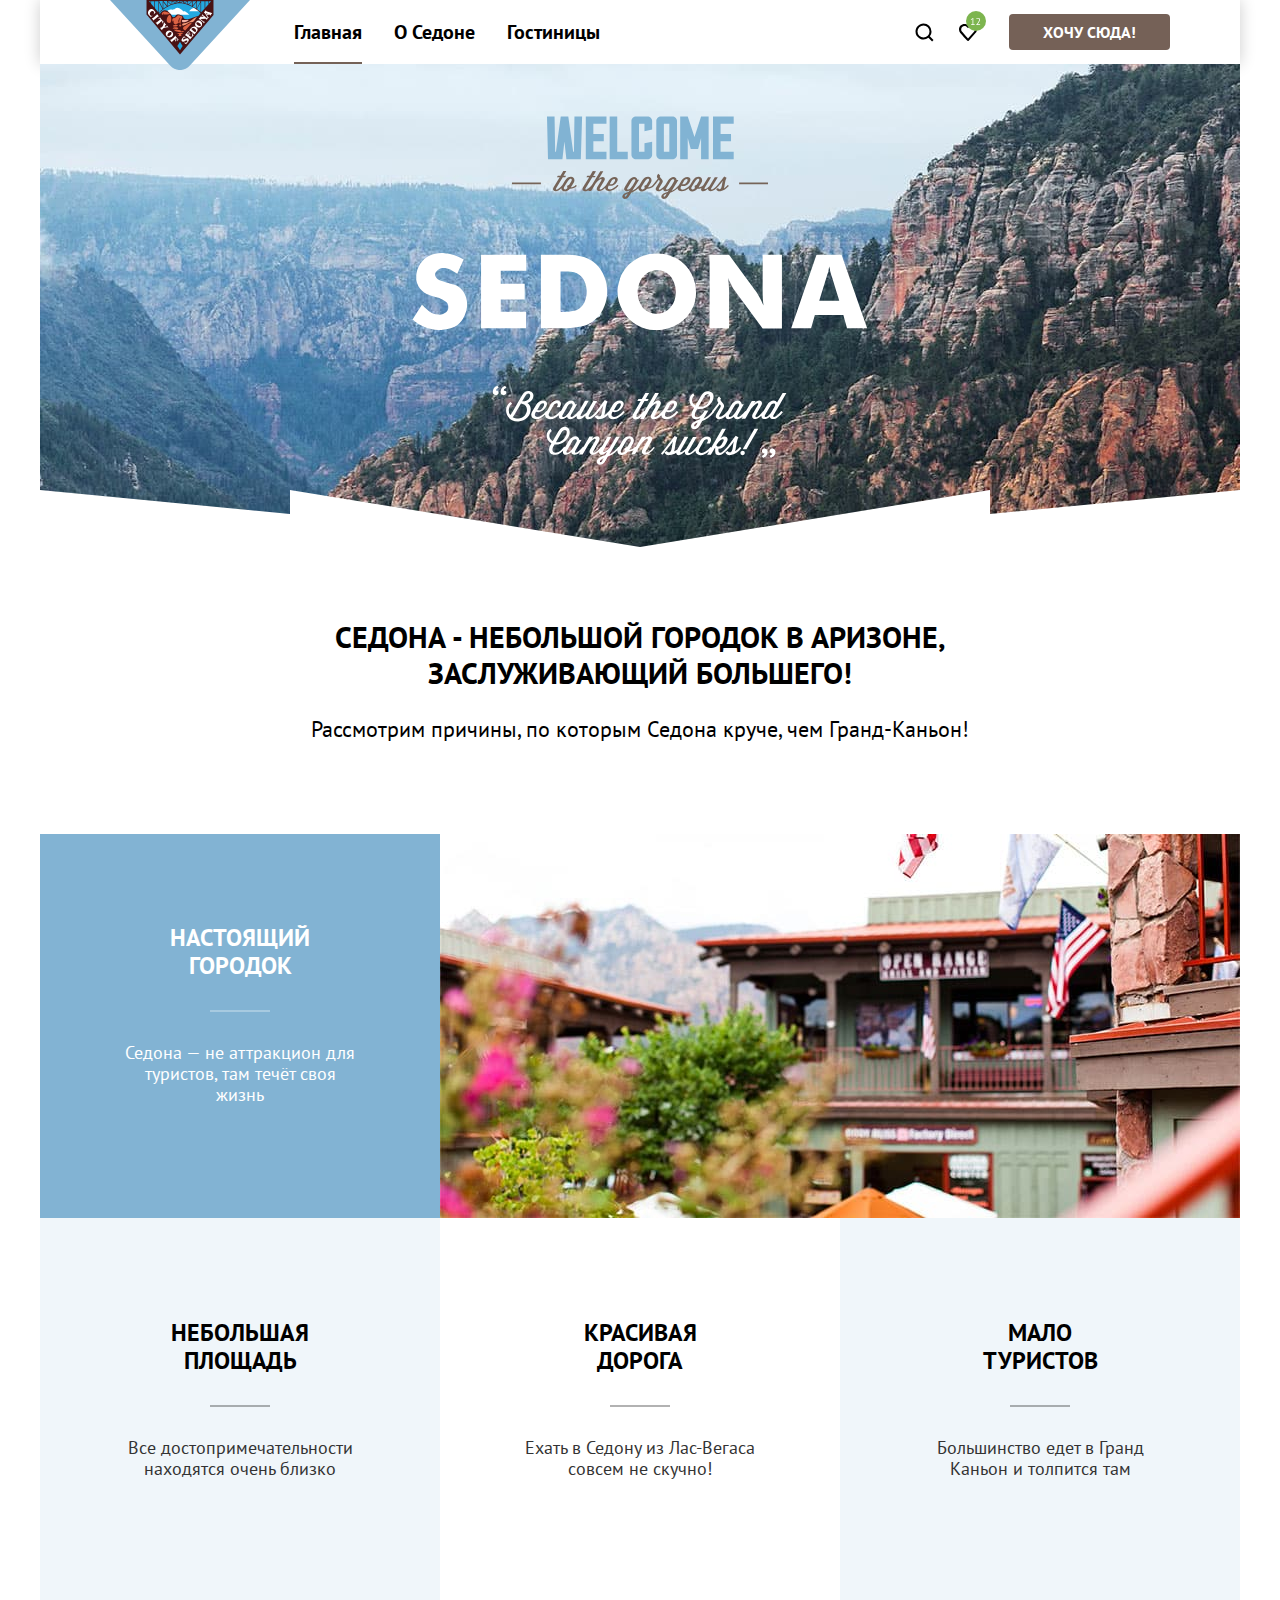
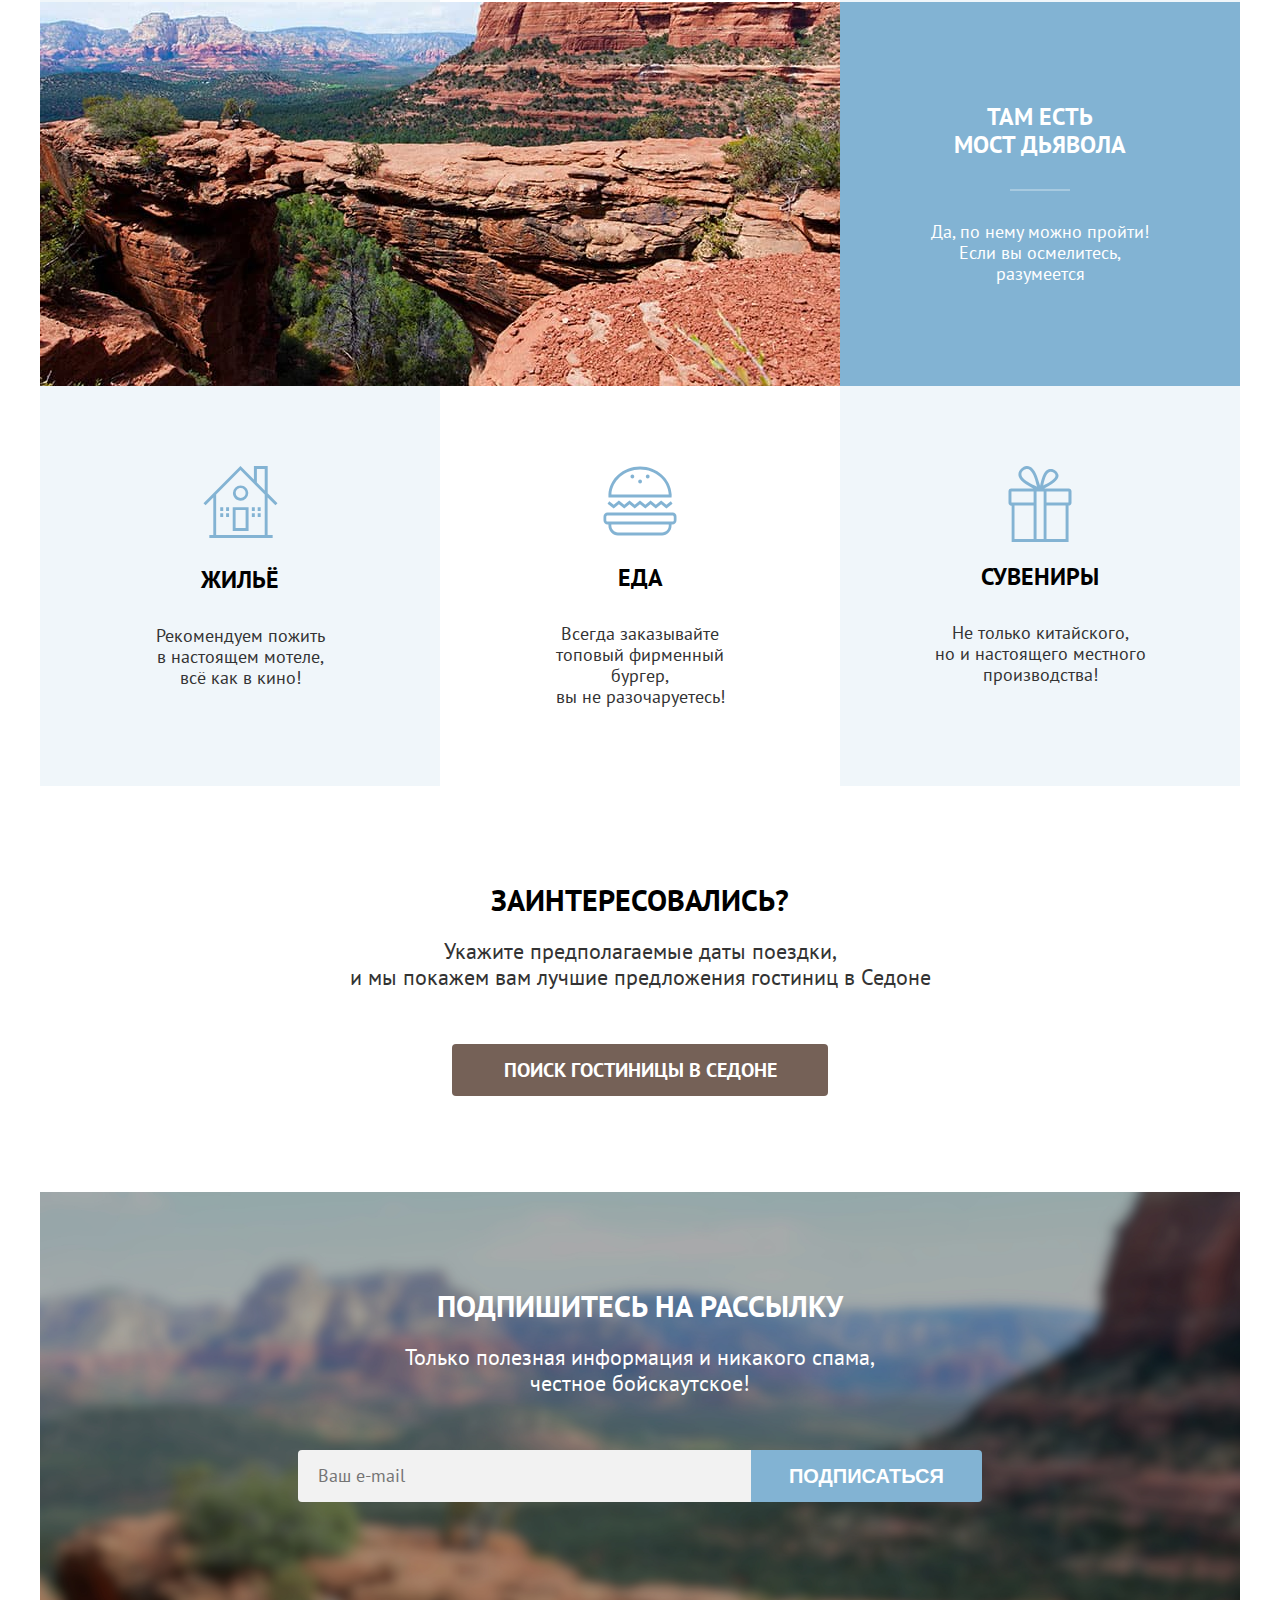
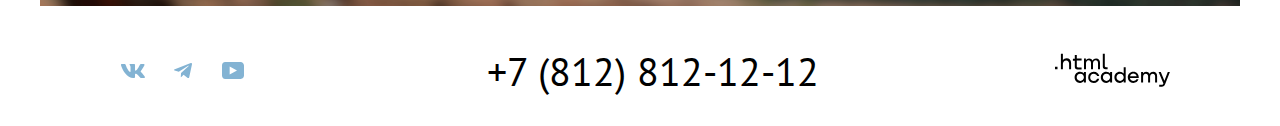
==== commit 9b7da6f9: "Merge pull request #7 from SvetlanaKulak/master" ====
--- a/index.html
+++ b/index.html
@@ -4,7 +4,7 @@
     <meta charset="utf-8">
     <title>HTML Academy: Седона</title>
     <link rel="stylesheet" href="styles/styles.css">
-    <link rel="icon" type="image/png" sizes="32x32" href="images/favicon.png">
+    <link rel="icon" type="image/png" sizes="32x32" href="favicon.ico.png">
   </head>
   <body>
     <div class="page-container">
@@ -31,7 +31,7 @@
             </a>
           </li>
           <li class="navigation-item">
-            <a class="navigation-link navigation-icon" href="#">
+            <a class="navigation-link navigation-icon likes" href="#">
               <span class="visually-hidden">Избранное</span>
             </a>
           </li>
@@ -113,7 +113,7 @@
               <h3 class="recomendations-title black-title">Еда</h3>
               <p class="recomendations-description black-description">Всегда заказывайте <br> топовый фирменный бургер, <br> вы не разочаруетесь!</p>
             </li>
-            <li class="recomendations-item lightblue-card">
+            <li class="recomendations-item lightblue-card souvenirs">
               <img class="souvenirs recomendations-picture" src="images/souvenirs.svg" alt="Сувениры." width="64" height="76">
               <h3 class="recomendations-title black-title">Сувениры</h3>
               <p class="recomendations-description black-description">Не только китайского,<br> но и настоящего местного <br> производства!</p>
@@ -202,7 +202,8 @@
                 <label class="date-in modal-header">Дата Заезда:</label>
                 <input class="date-in-field field" type="text" id="date-in" name="date-in" value="27 апреля 2020" placeholder="Укажите дату">
                 <button class="calendar-button" type="button">
-                    <svg aria-hidden="true" focusable="false" width="16" height="15" viewBox="0 0 16 15" fill="none" xmlns="http://www.w3.org/2000/svg"><path d="M5.75 10c.3 0 .5-.2.5-.5s-.2-.5-.5-.5-.5.2-.5.5.2.5.5.5Z" fill="#000"/><path d="M15 2h-2V0h-1v2H4V0H3v2H1c-.6 0-1 .4-1 1v11c0 .5.4 1 1 1h14c.5 0 1-.5 1-1V3c0-.6-.5-1-1-1Zm0 12H1V7h14v7ZM1 6V3h2v2h1V3h8v2h1V3h2v3H1Z" fill="#000"/><path d="M8 10c.3 0 .5-.2.5-.5S8.3 9 8 9s-.5.2-.5.5.2.5.5.5ZM10.25 10c.3 0 .5-.2.5-.5s-.2-.5-.5-.5-.5.2-.5.5.2.5.5.5ZM5.75 11c-.3 0-.5.2-.5.5s.2.5.5.5.5-.2.5-.5-.2-.5-.5-.5ZM3.5 10c.3 0 .5-.2.5-.5S3.8 9 3.5 9s-.5.2-.5.5.2.5.5.5ZM3.5 11c-.3 0-.5.2-.5.5s.2.5.5.5.5-.2.5-.5-.2-.5-.5-.5ZM8 11c-.3 0-.5.2-.5.5s.2.5.5.5.5-.2.5-.5-.2-.5-.5-.5ZM10.25 11c-.3 0-.5.2-.5.5s.2.5.5.5.5-.2.5-.5-.2-.5-.5-.5ZM12.5 10c.3 0 .5-.2.5-.5s-.2-.5-.5-.5-.5.2-.5.5.2.5.5.5ZM12.5 11c-.3 0-.5.2-.5.5s.2.5.5.5.5-.2.5-.5-.2-.5-.5-.5Z" fill="#000"/></svg>
+                  <span class="visually-hidden">Календарь.</span>
+                  <svg aria-hidden="true" focusable="false" width="16" height="15" viewBox="0 0 16 15" fill="none" xmlns="http://www.w3.org/2000/svg"><path d="M5.75 10c.3 0 .5-.2.5-.5s-.2-.5-.5-.5-.5.2-.5.5.2.5.5.5Z" fill="#000"/><path d="M15 2h-2V0h-1v2H4V0H3v2H1c-.6 0-1 .4-1 1v11c0 .5.4 1 1 1h14c.5 0 1-.5 1-1V3c0-.6-.5-1-1-1Zm0 12H1V7h14v7ZM1 6V3h2v2h1V3h8v2h1V3h2v3H1Z" fill="#000"/><path d="M8 10c.3 0 .5-.2.5-.5S8.3 9 8 9s-.5.2-.5.5.2.5.5.5ZM10.25 10c.3 0 .5-.2.5-.5s-.2-.5-.5-.5-.5.2-.5.5.2.5.5.5ZM5.75 11c-.3 0-.5.2-.5.5s.2.5.5.5.5-.2.5-.5-.2-.5-.5-.5ZM3.5 10c.3 0 .5-.2.5-.5S3.8 9 3.5 9s-.5.2-.5.5.2.5.5.5ZM3.5 11c-.3 0-.5.2-.5.5s.2.5.5.5.5-.2.5-.5-.2-.5-.5-.5ZM8 11c-.3 0-.5.2-.5.5s.2.5.5.5.5-.2.5-.5-.2-.5-.5-.5ZM10.25 11c-.3 0-.5.2-.5.5s.2.5.5.5.5-.2.5-.5-.2-.5-.5-.5ZM12.5 10c.3 0 .5-.2.5-.5s-.2-.5-.5-.5-.5.2-.5.5.2.5.5.5ZM12.5 11c-.3 0-.5.2-.5.5s.2.5.5.5.5-.2.5-.5-.2-.5-.5-.5Z" fill="#000"/></svg>
                 </button>
               </div>
               <p class="field-error">Мы не можем отправить вас в прошлое.</p>
@@ -210,6 +211,7 @@
                 <label class="date-out modal-header">Дата Выезда:</label>
                   <input class="date-out-field field" type="text" id="date-out" name="date-out" value="1 сентября 2021" placeholder="Укажите дату">
                   <button class="calendar-button" type="button">
+                    <span class="visually-hidden">Календарь.</span>
                     <svg aria-hidden="true" focusable="false" width="16" height="15" viewBox="0 0 16 15" fill="none" xmlns="http://www.w3.org/2000/svg"><path d="M5.75 10c.3 0 .5-.2.5-.5s-.2-.5-.5-.5-.5.2-.5.5.2.5.5.5Z" fill="#000"/><path d="M15 2h-2V0h-1v2H4V0H3v2H1c-.6 0-1 .4-1 1v11c0 .5.4 1 1 1h14c.5 0 1-.5 1-1V3c0-.6-.5-1-1-1Zm0 12H1V7h14v7ZM1 6V3h2v2h1V3h8v2h1V3h2v3H1Z" fill="#000"/><path d="M8 10c.3 0 .5-.2.5-.5S8.3 9 8 9s-.5.2-.5.5.2.5.5.5ZM10.25 10c.3 0 .5-.2.5-.5s-.2-.5-.5-.5-.5.2-.5.5.2.5.5.5ZM5.75 11c-.3 0-.5.2-.5.5s.2.5.5.5.5-.2.5-.5-.2-.5-.5-.5ZM3.5 10c.3 0 .5-.2.5-.5S3.8 9 3.5 9s-.5.2-.5.5.2.5.5.5ZM3.5 11c-.3 0-.5.2-.5.5s.2.5.5.5.5-.2.5-.5-.2-.5-.5-.5ZM8 11c-.3 0-.5.2-.5.5s.2.5.5.5.5-.2.5-.5-.2-.5-.5-.5ZM10.25 11c-.3 0-.5.2-.5.5s.2.5.5.5.5-.2.5-.5-.2-.5-.5-.5ZM12.5 10c.3 0 .5-.2.5-.5s-.2-.5-.5-.5-.5.2-.5.5.2.5.5.5ZM12.5 11c-.3 0-.5.2-.5.5s.2.5.5.5.5-.2.5-.5-.2-.5-.5-.5Z" fill="#000"/></svg>
                   </button>
               </div>
@@ -217,11 +219,13 @@
               <div class="field-group-adults">
                 <label class="amount-of-adults modal-header">Взрослые:</label>
                 <div class="adults-plus-minus">
-                  <button class="plus-minus" type="button" id="minus">
+                  <button class="plus-minus" type="button" id="minus-adults">
+                    <span class="visually-hidden">Меньше взрослых.</span>
                     <svg aria-hidden="true" focusable="false" width="14" height="2" viewBox="0 0 14 2" fill="none" xmlns="http://www.w3.org/2000/svg"><path d="M0 0v2h14V0H0Z" fill="#756157" fill-opacity=".3"/></svg>
                   </button>
                   <input class="amount-of-adults-field field" type="number" id="amount-of-adults" name="amount-of-adults" value="2">
-                  <button class="plus-minus" type="button" id="plus">
+                  <button class="plus-minus" type="button" id="plus-adults">
+                    <span class="visually-hidden">Больше взрослых.</span>
                     <svg aria-hidden="true" focusable="false" width="14" height="14" viewBox="0 0 14 14" fill="none" xmlns="http://www.w3.org/2000/svg"><path d="M14 6H8V0H6v6H0v2h6v6h2V8h6V6Z" fill="#756157" fill-opacity=".3"/></svg>
                   </button>
                 </div>
@@ -231,17 +235,20 @@
                   <label class="amount-of-children modal-header">Дети:</label>
                   <span class="tooltip">
                     <button class="tooltip-toggle" type="button">
+                      <span class="visually-hidden">Уведомление о порядке оплаты за детей.</span>
                       <svg class="tooltip-icon" width="26" height="26" viewBox="0 0 26 26" fill="white" xmlns="http://www.w3.org/2000/svg"><circle cx="13" cy="13" r="13" fill="#83B3D3"/><path fill-rule="evenodd" clip-rule="evenodd" d="M12 7h2v2h-2V7Zm2 12h-2v-9h2v9Z"/></svg>
                     </button>
                     <span class="tooltip-text">Укажите количество детей, которые будут с вами, возраст которых от 6 до 18 лет. Дети до 6 лет размещаются бесплатно.</span>
                   </span>
                 </span>
                 <div class="children-plus-minus">
-                  <button class="plus-minus" type="button" id="minus">
+                  <button class="plus-minus" type="button" id="minus-children">
+                    <span class="visually-hidden">Меньше детей.</span>
                     <svg aria-hidden="true" focusable="false" width="14" height="2" viewBox="0 0 14 2" fill="none" xmlns="http://www.w3.org/2000/svg"><path d="M0 0v2h14V0H0Z" fill="#756157" fill-opacity=".3"/></svg>
                   </button>
                   <input class="amount-of-children-field field" type="number" id="amount-of-children" name="amount-of-children" value="2">
-                  <button class="plus-minus" type="button" id="plus">
+                  <button class="plus-minus" type="button" id="plus-children">
+                    <span class="visually-hidden">Больше детей.</span>
                     <svg aria-hidden="true" focusable="false" width="14" height="14" viewBox="0 0 14 14" fill="none" xmlns="http://www.w3.org/2000/svg"><path d="M14 6H8V0H6v6H0v2h6v6h2V8h6V6Z" fill="#756157" fill-opacity=".3"/></svg>
                   </button>
                 </div>
--- a/styles/styles.css
+++ b/styles/styles.css
@@ -1,36 +1,36 @@
 @font-face {
-    font-family: "PT Sans";
-    font-style: normal;
-    font-weight: 400;
-    src: url("../fonts/ptsans-400.woff2") format("woff2");
-    font-display: swap;
-  }
+  font-family: "PT Sans";
+  font-style: normal;
+  font-weight: 400;
+  src: url("../fonts/ptsans-400.woff2") format("woff2");
+  font-display: swap;
+}
 
 
 @font-face {
-    font-family: "PT Sans";
-    font-style: normal;
-    font-weight: 700;
-    src: url("../fonts/ptsans-700.woff2") format("woff2");
-    font-display: swap;
-  }
-
-  html {
-    height: 100%;
-  }
-
-  body {
-    margin: 0;
-    display: flex;
-    flex-direction: column;
-    min-height: 100%;
-    font-family: "PT Sans" , sans-serif;
-    font-size: 18px;
-    line-height: 21px;
-    color: #333333;
-    background-color: #FFFFFF;
-
-  }
+  font-family: "PT Sans";
+  font-style: normal;
+  font-weight: 700;
+  src: url("../fonts/ptsans-700.woff2") format("woff2");
+  font-display: swap;
+}
+
+
+html {
+  height: 100%;
+}
+
+ body {
+  margin: 0;
+  display: flex;
+  flex-direction: column;
+  min-height: 100%;
+  font-family: "PT Sans" , sans-serif;
+  font-size: 18px;
+  line-height: 21px;
+  color: #333333;
+  background-color: #FFFFFF;
+ }
 
 
   .button {
@@ -144,20 +144,24 @@
   .navigation-user {
     align-items: flex-end;
     margin-left: auto;
-  }
-
-  .navigation-user .navigation-item:nth-child(1) .navigation-link{
+    padding-right: 2px;
+
+  }
+
+  .navigation-user .navigation-link{
     background-image: url("../images/search.svg");
     background-repeat: no-repeat;
     background-position: center;
     background-color: #FFFFFF;
-  }
-
-  .navigation-user .navigation-item:nth-child(2) .navigation-link{
+    margin-bottom: 3px;
+  }
+
+  .navigation-user .likes{
     background-image: url("../images/likes.svg");
     background-repeat: no-repeat;
     background-position: center;
     background-color: #FFFFFF;
+    padding-right: 4px;
   }
 
   .navigation-icon {
@@ -172,7 +176,7 @@
 
   .navigation-link {
   display: block;
-  font-family: 'PT Sans';
+  font-family: 'PT Sans', normal;
   line-height: 24px;
   font-size: 20px;
   font-weight: 700;
@@ -221,7 +225,7 @@
     padding: 8px 34px;
     margin-top: 14px;
     margin-bottom: 14px;
-    margin-left: 11px;
+    margin-left: 22px;
   }
 
 
@@ -246,7 +250,7 @@
   line-height: 36px;
   text-align: center;
   text-transform: uppercase;
-  padding-top: 50px;
+  padding-top: 47px;
   font-weight: 700;
 
 }
@@ -353,7 +357,7 @@
 .recomendations-item {
   display: flex;
   margin: 0;
-  padding-top: 87px;
+  padding-top: 80px;
   padding-bottom: 79px;
   flex-direction: column;
   align-items: center;
@@ -363,6 +367,11 @@
 
 .recomendations-title {
   margin: 31px;
+  margin-top: 28px;
+}
+
+.souvenirs .recomendations-title {
+  margin-top: 21px;
 }
 
 .wrapper {
@@ -393,7 +402,7 @@
 }
 
 .white-title {
-  font-family: 'PT Sans';
+  font-family: 'PT Sans', normal;
   font-style: normal;
   font-weight: 700;
   font-size: 24px;
@@ -405,7 +414,7 @@
 }
 
 .white-description {
-  font-family: 'PT Sans';
+  font-family: 'PT Sans', normal;
   font-style: normal;
   font-weight: 400;
   font-size: 18px;
@@ -475,6 +484,12 @@
 margin: 0;
 }
 
+.subscribe {
+  font-weight: 700;
+font-size: 20px;
+line-height: 36px;
+}
+
 .subscribers-catalog {
   background-color: #FFFFFF;
   color: #000000;
@@ -493,7 +508,7 @@
   background-color: transparent;
   font-size: 16px;
   line-height: 20px;
-  margin-top: 35px;
+  margin-top: 31px;
   padding: 8px 50px;
 }
 
@@ -575,7 +590,7 @@
 
 .catalog-filter-label {
   display: flex;
-  width: 146px;
+  width: 143px;
   margin: 0;
   align-items: center;
   background: #F2F2F2;
@@ -636,7 +651,7 @@
   font-size: 20px;
   line-height: 24px;
   text-transform: capitalize;
-  margin-bottom: 36px;
+  margin-bottom: 32px;
 }
 
 .catalog-filter-list {
@@ -666,10 +681,13 @@
 }
 
 .subscribers-button {
-  width: 232px;
+  width: 242px;
   height: 52px;
   background-color: #82B3D3;
   border-radius: 0 4px 4px 0;
+  font-weight: 700;
+font-size: 20px;
+line-height: 36px;
 }
 
 .subscribers-button:hover,
@@ -690,7 +708,7 @@
   text-decoration: none;
   color:#000000;
   margin: 0;
-  padding: 8px 236px 35px 190px;
+  padding: 8px 236px 35px 184px;
 }
 
 .footer-contacts-phone:hover,
@@ -707,9 +725,9 @@
   flex-wrap: wrap;
   list-style-type: none;
   justify-content: space-around;
-  padding-top: 10px;
+  padding-top: 8px;
   padding-right: 45px;
-  padding-left: 70px;
+  padding-left: 68px;
   margin: 0;
   width: 150px;
   }
@@ -807,7 +825,7 @@
 }
 
 .hotels-filter {
-  padding: 35px 70px 70px;
+  padding: 35px 70px 51px;
 }
 
 input::-webkit-outer-spin-button,
@@ -858,7 +876,7 @@
 
 .type-of-housing-filter {
   display: flex;
-  margin-right: 156px;
+  margin-right: 142px;
 }
 
 .cost-filter {
@@ -872,8 +890,8 @@
   margin: 0;
   padding: 0;
   list-style-type: none;
-  margin-top: 11px;
-  margin-bottom: 42px;
+  margin-top: 8px;
+  margin-bottom: 40px;
 }
 
 .breadcrumbs-link {
@@ -936,7 +954,7 @@
 
 .founded-container {
   display: flex;
-  margin: 50px 70px 40px;
+  margin: 30px 58px 20px 70px;
   padding: 0;
   flex-wrap: wrap;
 }
@@ -945,7 +963,7 @@
   display: flex;
   margin-right: 0;
   flex-wrap: wrap;
-  margin-left: auto;
+  margin-left: 200px;
 }
 
 .select {
@@ -953,7 +971,7 @@
   display: flex;
   align-items: center;
   width: 292px;
-  margin-right: auto;
+  margin-right: 70px;
 }
 
 /* Control */
@@ -1011,7 +1029,8 @@
 }
 
 .buttons-container {
-  margin-left: 70px;
+  display: flex;
+  gap: 8px;
   padding-top: 1em;
 }
 
@@ -1041,9 +1060,7 @@
   background-color: #FFFFFF;
 }
 
-.founded .button:not(:last-child) {
-  margin-right: 8px;
-}
+
 
 .founded-number {
   font-weight: 700;
@@ -1062,7 +1079,7 @@
   margin: 0 70px;
   padding: 0;
   gap: 20px;
-
+  row-gap: 16px;
 }
 
 .hotel-card {
@@ -1079,6 +1096,9 @@
   margin-top: 16px;
   margin-bottom: 16px;
   color: #000000;
+  font-weight: 700;
+font-size: 24px;
+line-height: 28px;
 }
 
 .hotel-card-content {
@@ -1109,7 +1129,10 @@
   display: flex;
   padding-top: 40px;
   padding-bottom: 60px;
-  padding-left: 70px;
+  margin-left: 70px;
+  margin-right: 70px;
+  border-top: 1px solid #E6E6E6;
+  margin-top: 36px;
 }
 
 .pagination {
@@ -1214,6 +1237,7 @@
   font-size: 16px;
   box-sizing: border-box;
   line-height: 20px;
+  width: 191px;
 }
 
 .submit-button:hover,
@@ -1273,7 +1297,7 @@
 
 .toggle-max {
   top: -8px;
-  right: -10px;
+  right: -2px;
 }
 
 .range-wrapper-inputs {
@@ -1320,7 +1344,7 @@
 
 .control-infra,
 .control-type {
-  margin-left: 18px;
+  margin-left: 19px;
   color: #FFFFFF;
   line-height: 23px;
   font-weight: 400;
@@ -1368,6 +1392,7 @@
   box-shadow: 0 7px 15px rgba(0, 0, 0, 0.4);
 }
 
+
 .control-input[type="checkbox"]:checked + .control-mark {
   background-image: url("../images/tick.svg");
   background-color: #FFFFFF;
@@ -1391,6 +1416,13 @@
   outline-offset: -3px;
   box-shadow: 0 4px 10px rgba(0, 0, 0, 0.25);
   border-radius: 5px;
+}
+
+.control-input[type="radio"]:focus + .control-mark {
+  outline: 3px solid #83B3D3;
+  outline-offset: -3px;
+  box-shadow: 0 4px 10px rgba(0, 0, 0, 0.25);
+  border-radius: 50%;
 }
 
 .button-item {
@@ -1596,8 +1628,6 @@
   font-weight: 700;
   font-size: 20px;
   line-height: 24px;
-
-  /* margin-right: 18px; */
 }
 
 .date-in-field, .date-out-field {
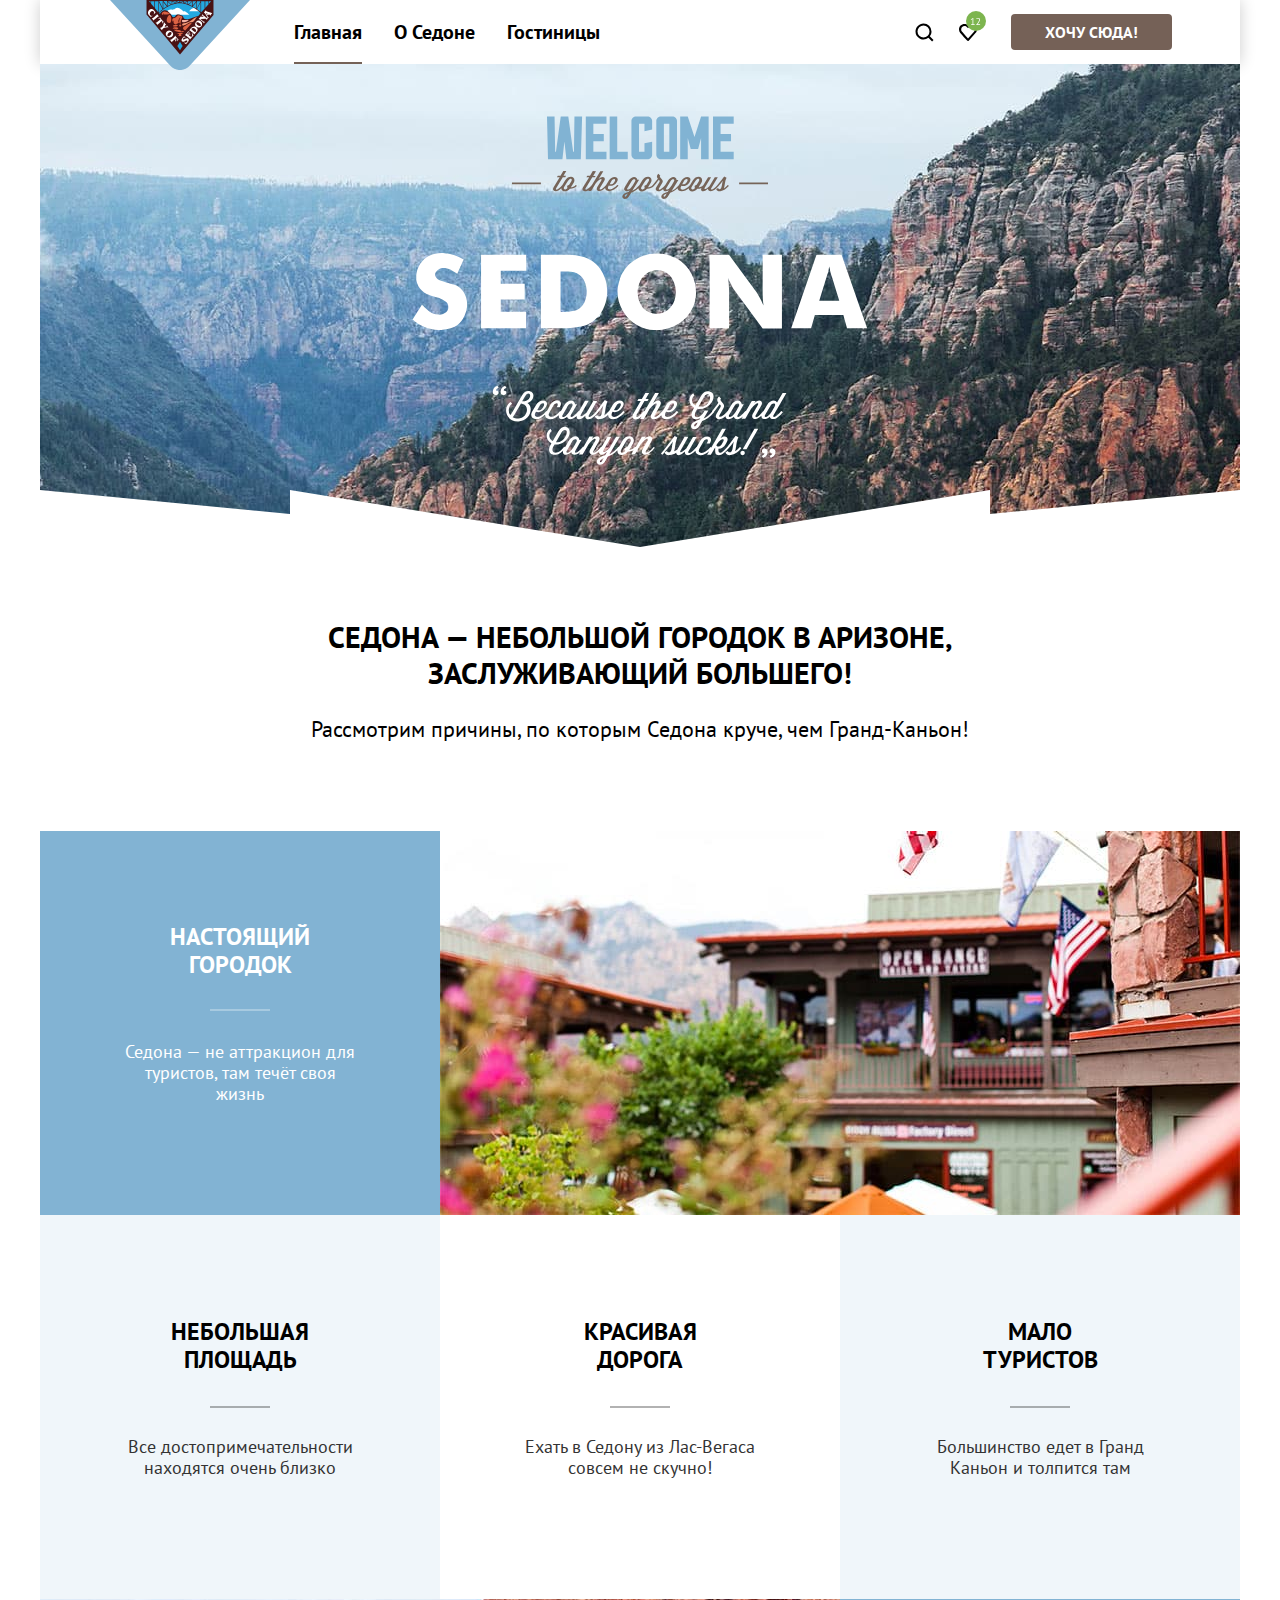
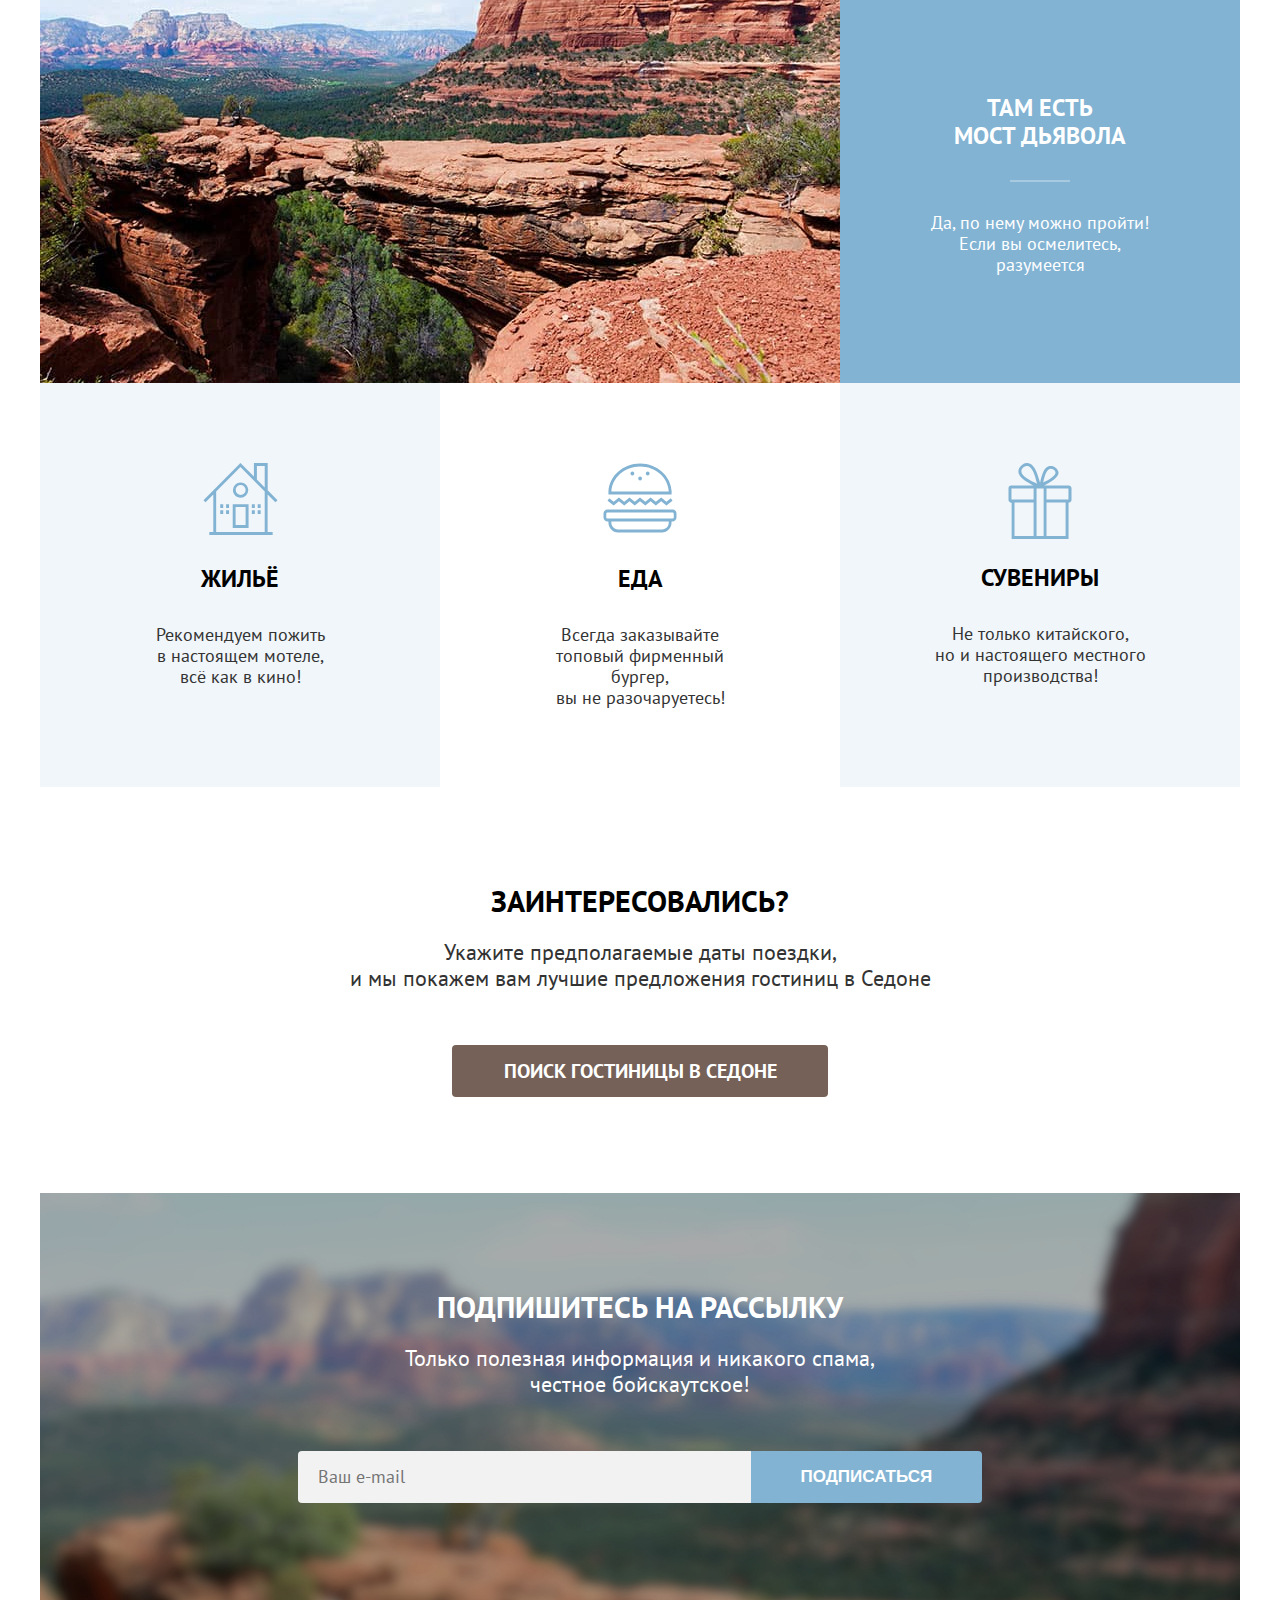
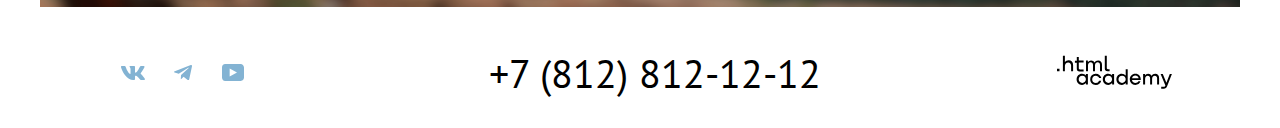
==== commit 147430cc: "устранены несоответствия с макетом" ====
--- a/index.html
+++ b/index.html
@@ -4,7 +4,7 @@
     <meta charset="utf-8">
     <title>HTML Academy: Седона</title>
     <link rel="stylesheet" href="styles/styles.css">
-    <link rel="icon" type="image/png" sizes="32x32" href="favicon.ico.png">
+    <link rel="icon" type="image/png" sizes="32x32" href="favicon.ico">
   </head>
   <body>
     <div class="page-container">
@@ -55,7 +55,7 @@
         <!-- Причины -->
 
         <div class="reasons-list">
-          <h2 class="reasons-header">Седона - небольшой городок в Аризоне, <br> заслуживающий большего!</h2>
+          <h2 class="reasons-header">Седона — небольшой городок в Аризоне, <br> заслуживающий большего!</h2>
           <p class="reasons-item">Рассмотрим причины, по которым Седона круче, чем Гранд-Каньон!</p>
         </div>
         <section class="advantages">
@@ -64,7 +64,7 @@
             <li class="advantages-item-photo">
               <div class="wrapper blue-card">
                 <div class="wrapper-container">
-                  <h2 class="advantages-title white-title">Настоящий <br>городок</h2>
+                  <h2 class="advantages-title white-title"> Настоящий <br>городок</h2>
                   <p class="advantages-description white-description">Седона — не аттракцион для туристов, там течёт своя жизнь</p>
                 </div>
               </div>
@@ -90,9 +90,9 @@
             </li>
             <li class="advantages-item-photo">
               <img class="advantages-photo" src="images/gallery-2.jpg" alt="Мост дьявола." width="800" height="384">
-                <div class="wrapper blue-card">
-                  <h2 class="advantages-title white-title">Там есть<br> мост дьявола</h2>
-                  <p class="advantages-description white-description">Да, по нему можно пройти! Если вы осмелитесь, разумеется</p>
+                <div class="wrapper-low blue-card">
+                  <h2 class="advantages-title title">Там есть<br> мост дьявола</h2>
+                  <p class="advantages-description description">Да, по нему можно пройти! Если вы осмелитесь, разумеется</p>
               </div>
             </li>
           </ul>
@@ -108,7 +108,7 @@
               <h3 class="recomendations-title black-title">Жильё</h3>
               <p class="recomendations-description black-description">Рекомендуем пожить<br> в настоящем мотеле, <br> всё как в кино!</p>
             </li>
-            <li class="recomendations-item white-card">
+            <li class="recomendations-item white-card food">
               <img class="food recomendations-picture" src="images/food.svg" alt="Еда." width="74" height="70">
               <h3 class="recomendations-title black-title">Еда</h3>
               <p class="recomendations-description black-description">Всегда заказывайте <br> топовый фирменный бургер, <br> вы не разочаруетесь!</p>
--- a/styles/styles.css
+++ b/styles/styles.css
@@ -176,7 +176,7 @@
 
   .navigation-link {
   display: block;
-  font-family: 'PT Sans', normal;
+  font-family: 'PT Sans', serif;
   line-height: 24px;
   font-size: 20px;
   font-weight: 700;
@@ -225,7 +225,7 @@
     padding: 8px 34px;
     margin-top: 14px;
     margin-bottom: 14px;
-    margin-left: 22px;
+    margin-left: 24px;
   }
 
 
@@ -279,7 +279,7 @@
   font-size: 22px;
   line-height: 26px;
   text-align: center;
-  padding-bottom: 70px;
+  padding-bottom: 67px;
 }
 
 .advantages-list {
@@ -289,6 +289,7 @@
   list-style-type: none;
   padding: 0;
   margin: 0;
+  row-gap: 0;
 }
 
 .advantages-item-photo {
@@ -331,6 +332,17 @@
   width: 60px;
   order: 2;
   flex-grow: 1;
+  margin: 28px 170px;
+  padding-bottom: 4px;
+}
+
+.wrapper-low .title::after {
+  content: "";
+  display: block;
+  border-bottom: 2px solid rgba(255, 255, 255, 0.3);
+  width: 60px;
+  order: 2;
+  flex-grow: 1;
   margin: 30px 170px;
 }
 
@@ -367,11 +379,15 @@
 
 .recomendations-title {
   margin: 31px;
-  margin-top: 28px;
+  margin-top: 30px;
 }
 
 .souvenirs .recomendations-title {
-  margin-top: 21px;
+  margin-top: 25px;
+}
+
+.food .recomendations-title {
+  margin-top: 32px;
 }
 
 .wrapper {
@@ -380,6 +396,16 @@
   justify-content: center;
   flex-direction: column;
   width: 400px;
+  padding-top: 4px;
+}
+
+.wrapper-low {
+  display: flex;
+  align-items: center;
+  justify-content: center;
+  flex-direction: column;
+  width: 400px;
+  padding-bottom: 12px;
 }
 
 .black-title {
@@ -401,8 +427,8 @@
   margin: 0 85px;
 }
 
-.white-title {
-  font-family: 'PT Sans', normal;
+.title {
+  font-family: 'PT Sans', serif;
   font-style: normal;
   font-weight: 700;
   font-size: 24px;
@@ -410,11 +436,34 @@
   text-align: center;
   text-transform: uppercase;
   color: #FFFFFF;
-
+  /* margin-bottom: 18px; */
+}
+
+.white-title {
+  font-family: 'PT Sans', serif;
+  font-style: normal;
+  font-weight: 700;
+  font-size: 24px;
+  line-height: 28px;
+  text-align: center;
+  text-transform: uppercase;
+  color: #FFFFFF;
 }
 
 .white-description {
-  font-family: 'PT Sans', normal;
+  font-family: 'PT Sans', serif;
+  font-style: normal;
+  font-weight: 400;
+  font-size: 18px;
+  line-height: 21px;
+  text-align: center;
+  color: #FFFFFF;
+  margin: 0 85px;
+  width: 230px;
+}
+
+.description {
+  font-family: 'PT Sans', serif;
   font-style: normal;
   font-weight: 400;
   font-size: 18px;
@@ -485,9 +534,9 @@
 }
 
 .subscribe {
-  font-weight: 700;
-font-size: 20px;
-line-height: 36px;
+  font-weight: 650;
+  font-size: 17px;
+  line-height: 40px;
 }
 
 .subscribers-catalog {
@@ -506,10 +555,11 @@
 
 .clear-button {
   background-color: transparent;
-  font-size: 16px;
+  font-size: 14px;
   line-height: 20px;
   margin-top: 31px;
   padding: 8px 50px;
+  padding-left: 56px;
 }
 
 .clear-button:hover {
@@ -686,8 +736,9 @@
   background-color: #82B3D3;
   border-radius: 0 4px 4px 0;
   font-weight: 700;
-font-size: 20px;
-line-height: 36px;
+  font-size: 20px;
+  line-height: 36px;
+  /* padding: 8px 70px; */
 }
 
 .subscribers-button:hover,
@@ -708,7 +759,7 @@
   text-decoration: none;
   color:#000000;
   margin: 0;
-  padding: 8px 236px 35px 184px;
+  padding: 8px 236px 35px 186px;
 }
 
 .footer-contacts-phone:hover,
@@ -737,7 +788,7 @@
   display: flex;
   width: 1200px;
   margin: 0 auto;
-  padding-top: 37px;
+  padding-top: 38px;
 }
 
 .footer-social {
@@ -846,7 +897,7 @@
 .submit-or-clear {
   list-style-type: none;
   padding: 0;
-  margin-top: 58px;
+  margin-top: 56px;
 }
 
 .catalog-header {
@@ -881,7 +932,7 @@
 
 .cost-filter {
   display: flex;
-  margin-right: 72px;
+  margin-right: 70px;
 }
 
 .breadcrumbs {
@@ -954,7 +1005,7 @@
 
 .founded-container {
   display: flex;
-  margin: 30px 58px 20px 70px;
+  margin: 32px 58px 20px 70px;
   padding: 0;
   flex-wrap: wrap;
 }
@@ -1234,7 +1285,7 @@
   padding: 8px 48px;
   background: #82B3D3;
   border-radius: 4px;
-  font-size: 16px;
+  font-size: 14px;
   box-sizing: border-box;
   line-height: 20px;
   width: 191px;
@@ -1271,7 +1322,7 @@
 .range-scale {
   position: relative;
   height: 4px;
-  margin-top: 48px;
+  margin-top: 46px;
   background-color: rgba(255, 255, 255, 0.3);
 }
 
